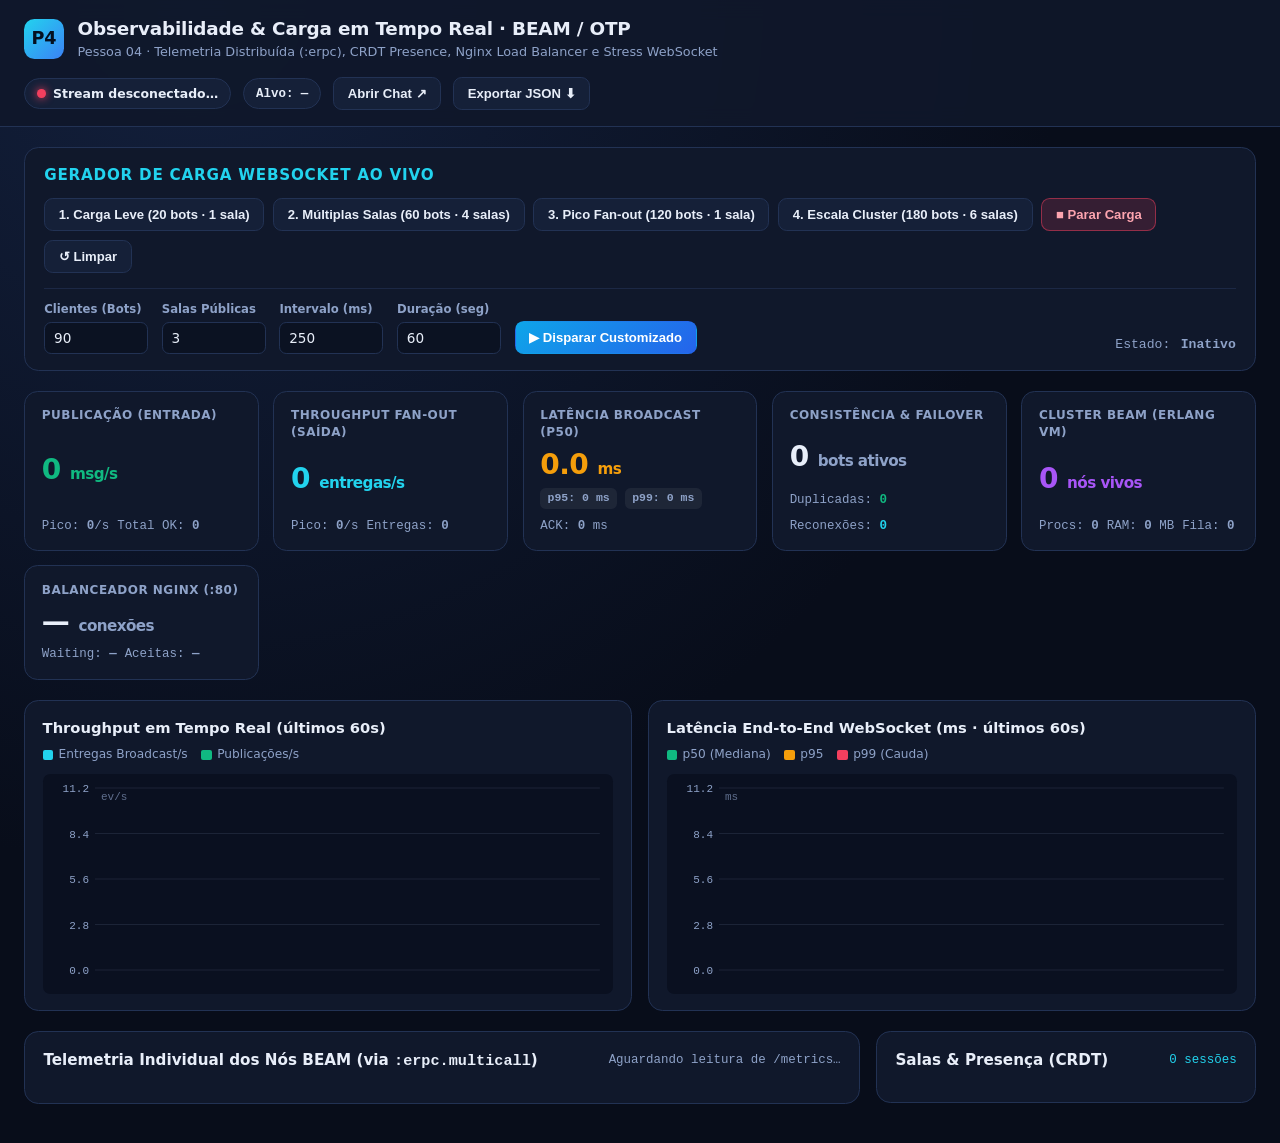
==== scripts/painel-metricas.html @ 3cf3fc87 "feat(pessoa-04): observabilidade BEAM, painel de métricas ao vivo e benchmarks de escala" ====
<!doctype html>
<html lang="pt-BR">
<head>
  <meta charset="UTF-8">
  <meta name="viewport" content="width=device-width, initial-scale=1">
  <title>Painel de Métricas Ao Vivo · Pessoa 04 · Chat Distribuído</title>
  <style>
    :root {
      --bg: #080d1a;
      --panel: #10182b;
      --panel-alt: #152038;
      --border: #223254;
      --text: #e8eef9;
      --muted: #8ea2c8;
      --cyan: #22d3ee;
      --emerald: #10b981;
      --amber: #f59e0b;
      --rose: #f43f5e;
      --violet: #a855f7;
      --blue: #3b82f6;
    }
    * { box-sizing: border-box; margin: 0; padding: 0; }
    body {
      font-family: system-ui, -apple-system, "Segoe UI", Roboto, Ubuntu, sans-serif;
      background: radial-gradient(circle at 15% 0%, #13203d 0%, var(--bg) 55%);
      color: var(--text);
      min-height: 100vh;
      line-height: 1.45;
      padding-bottom: 2.5rem;
    }
    code, .mono {
      font-family: ui-monospace, SFMono-Regular, Menlo, Monaco, Consolas, monospace;
      font-variant-numeric: tabular-nums;
    }
    .num { font-variant-numeric: tabular-nums; }

    header.topbar {
      display: flex;
      flex-wrap: wrap;
      align-items: center;
      justify-content: space-between;
      gap: 1rem;
      padding: 1rem 1.5rem;
      background: rgba(16, 24, 43, 0.9);
      border-bottom: 1px solid var(--border);
      position: sticky;
      top: 0;
      z-index: 20;
      backdrop-filter: blur(10px);
    }
    .brand { display: flex; align-items: center; gap: 0.85rem; }
    .brand-badge {
      width: 2.5rem; height: 2.5rem; border-radius: 0.65rem;
      background: linear-gradient(135deg, var(--cyan), var(--blue));
      color: #04101f; font-weight: 800; font-size: 1.1rem;
      display: grid; place-items: center;
    }
    .brand h1 { font-size: 1.15rem; font-weight: 700; letter-spacing: -0.01em; }
    .brand p { font-size: 0.8rem; color: var(--muted); }
    .top-status { display: flex; align-items: center; gap: 0.75rem; flex-wrap: wrap; }
    .pill {
      display: inline-flex; align-items: center; gap: 0.45rem;
      padding: 0.35rem 0.75rem; border-radius: 999px;
      font-size: 0.78rem; font-weight: 600;
      background: var(--panel-alt); border: 1px solid var(--border);
    }
    .dot {
      width: 0.55rem; height: 0.55rem; border-radius: 50%;
      background: var(--emerald); box-shadow: 0 0 8px var(--emerald);
    }
    .dot.offline { background: var(--rose); box-shadow: 0 0 8px var(--rose); }
    .dot.warn { background: var(--amber); box-shadow: 0 0 8px var(--amber); }

    .container { max-width: 1440px; margin: 0 auto; padding: 1.25rem 1.5rem 0; display: grid; gap: 1.25rem; }

    /* Controlador de Carga */
    .control-bar {
      background: var(--panel);
      border: 1px solid var(--border);
      border-radius: 0.9rem;
      padding: 1rem 1.2rem;
      display: grid;
      gap: 0.95rem;
    }
    .control-header {
      display: flex; align-items: center; justify-content: space-between; flex-wrap: wrap; gap: 0.75rem;
    }
    .control-header h2 { font-size: 0.95rem; text-transform: uppercase; letter-spacing: 0.05em; color: var(--cyan); }
    .presets { display: flex; flex-wrap: wrap; gap: 0.55rem; }
    button {
      cursor: pointer;
      border: 1px solid var(--border);
      background: var(--panel-alt);
      color: var(--text);
      padding: 0.5rem 0.85rem;
      border-radius: 0.55rem;
      font-size: 0.82rem;
      font-weight: 600;
      transition: all 0.15s ease;
    }
    button:hover { border-color: var(--cyan); transform: translateY(-1px); }
    button.primary { background: linear-gradient(135deg, #0ea5e9, #2563eb); border-color: transparent; color: #fff; }
    button.danger { background: rgba(244, 63, 94, 0.16); border-color: rgba(244, 63, 94, 0.5); color: #fda4af; }
    button.danger:hover { background: rgba(244, 63, 94, 0.28); }
    button.preset-active { border-color: var(--emerald); box-shadow: 0 0 0 1px var(--emerald) inset; background: rgba(16, 185, 129, 0.14); }

    .custom-controls {
      display: flex; flex-wrap: wrap; align-items: end; gap: 0.85rem;
      padding-top: 0.75rem; border-top: 1px solid rgba(34, 50, 84, 0.65);
    }
    .field { display: flex; flex-direction: column; gap: 0.25rem; }
    .field label { font-size: 0.73rem; color: var(--muted); font-weight: 600; }
    .field input {
      width: 6.5rem; padding: 0.42rem 0.55rem; border-radius: 0.45rem;
      border: 1px solid var(--border); background: #0b1222; color: var(--text);
      font-size: 0.85rem; font-family: inherit;
    }
    .load-banner {
      margin-left: auto;
      font-size: 0.82rem;
      color: var(--muted);
      display: flex;
      align-items: center;
      gap: 0.65rem;
    }

    /* KPIs */
    .kpi-grid {
      display: grid;
      grid-template-columns: repeat(auto-fit, minmax(215px, 1fr));
      gap: 0.9rem;
    }
    .kpi-card {
      background: var(--panel);
      border: 1px solid var(--border);
      border-radius: 0.85rem;
      padding: 0.95rem 1.05rem;
      display: flex;
      flex-direction: column;
      justify-content: space-between;
      gap: 0.45rem;
    }
    .kpi-label { font-size: 0.75rem; text-transform: uppercase; letter-spacing: 0.04em; color: var(--muted); font-weight: 600; }
    .kpi-value { font-size: 1.75rem; font-weight: 800; letter-spacing: -0.02em; line-height: 1.15; }
    .kpi-sub { font-size: 0.78rem; color: var(--muted); display: flex; flex-wrap: wrap; gap: 0.5rem; }
    .tag {
      padding: 0.12rem 0.45rem; border-radius: 0.35rem; font-size: 0.72rem; font-weight: 700;
      background: rgba(255,255,255,0.06);
    }
    .c-cyan { color: var(--cyan); }
    .c-emerald { color: var(--emerald); }
    .c-amber { color: var(--amber); }
    .c-rose { color: var(--rose); }
    .c-violet { color: var(--violet); }

    /* Gráficos */
    .charts-grid {
      display: grid;
      grid-template-columns: repeat(auto-fit, minmax(460px, 1fr));
      gap: 1rem;
    }
    @media (max-width: 600px) {
      .charts-grid { grid-template-columns: 1fr; }
    }
    .chart-card {
      background: var(--panel);
      border: 1px solid var(--border);
      border-radius: 0.9rem;
      padding: 1rem 1.1rem;
    }
    .chart-top {
      display: flex; justify-content: space-between; align-items: center; margin-bottom: 0.65rem; flex-wrap: wrap; gap: 0.5rem;
    }
    .chart-top h3 { font-size: 0.92rem; font-weight: 700; }
    .legend { display: flex; gap: 0.85rem; font-size: 0.76rem; color: var(--muted); }
    .legend span { display: inline-flex; align-items: center; gap: 0.35rem; }
    .swatch { width: 0.65rem; height: 0.65rem; border-radius: 2px; display: inline-block; }
    canvas { width: 100%; height: 220px; display: block; border-radius: 0.45rem; background: #0a1020; }

    /* Nós BEAM & Salas */
    .bottom-grid {
      display: grid;
      grid-template-columns: 2.2fr 1fr;
      gap: 1rem;
      align-items: start;
    }
    @media (max-width: 1024px) {
      .bottom-grid { grid-template-columns: 1fr; }
    }
    .section-box {
      background: var(--panel);
      border: 1px solid var(--border);
      border-radius: 0.9rem;
      padding: 1.05rem 1.15rem;
    }
    .section-head {
      display: flex; justify-content: space-between; align-items: center; margin-bottom: 0.9rem; flex-wrap: wrap; gap: 0.5rem;
    }
    .section-head h3 { font-size: 0.95rem; font-weight: 700; }
    .nodes-grid {
      display: grid;
      grid-template-columns: repeat(auto-fill, minmax(265px, 1fr));
      gap: 0.85rem;
    }
    .node-card {
      background: var(--panel-alt);
      border: 1px solid var(--border);
      border-radius: 0.75rem;
      padding: 0.85rem 0.95rem;
      display: grid;
      gap: 0.55rem;
    }
    .node-title {
      display: flex; justify-content: space-between; align-items: center;
      font-size: 0.86rem; font-weight: 700;
    }
    .bar-track {
      width: 100%; height: 0.45rem; background: #09101f; border-radius: 999px; overflow: hidden;
    }
    .bar-fill {
      height: 100%; background: linear-gradient(90deg, var(--cyan), var(--emerald));
      transition: width 0.3s ease;
    }
    .node-metrics {
      display: grid; grid-template-columns: 1fr 1fr; gap: 0.38rem 0.65rem;
      font-size: 0.76rem; color: var(--muted);
    }
    .node-metrics strong { color: var(--text); font-weight: 600; }

    .rooms-list { display: grid; gap: 0.5rem; max-height: 420px; overflow-y: auto; }
    .room-row {
      display: flex; justify-content: space-between; align-items: center;
      padding: 0.55rem 0.75rem; background: var(--panel-alt);
      border: 1px solid var(--border); border-radius: 0.6rem; font-size: 0.82rem;
    }
    .room-meta { display: flex; align-items: center; gap: 0.5rem; }
    .badge-type {
      font-size: 0.68rem; padding: 0.1rem 0.4rem; border-radius: 0.3rem;
      text-transform: uppercase; font-weight: 700;
      background: rgba(34, 211, 238, 0.14); color: var(--cyan);
    }
    .badge-type.privada { background: rgba(168, 85, 247, 0.18); color: #d8b4fe; }
  </style>
</head>
<body>
  <header class="topbar">
    <div class="brand">
      <div class="brand-badge">P4</div>
      <div>
        <h1>Observabilidade &amp; Carga em Tempo Real · BEAM / OTP</h1>
        <p>Pessoa 04 · Telemetria Distribuída (:erpc), CRDT Presence, Nginx Load Balancer e Stress WebSocket</p>
      </div>
    </div>
    <div class="top-status">
      <span class="pill"><span id="sse-dot" class="dot warn"></span><span id="sse-status">Conectando stream…</span></span>
      <span class="pill mono">Alvo: <strong id="target-url">—</strong></span>
      <a id="open-chat-link" href="/" target="_blank" rel="noopener" style="text-decoration:none">
        <button type="button">Abrir Chat ↗</button>
      </a>
      <a href="api/export" style="text-decoration:none">
        <button type="button">Exportar JSON ⬇</button>
      </a>
    </div>
  </header>

  <main class="container">
    <!-- Controlador Interativo de Carga -->
    <section class="control-bar" aria-label="Controlador de Carga">
      <div class="control-header">
        <h2>Gerador de Carga WebSocket Ao Vivo</h2>
        <div class="presets">
          <button type="button" data-preset="leve" onclick="runPreset('leve', 20, 1, 400, 60)">
            1. Carga Leve (20 bots · 1 sala)
          </button>
          <button type="button" data-preset="salas" onclick="runPreset('salas', 60, 4, 300, 60)">
            2. Múltiplas Salas (60 bots · 4 salas)
          </button>
          <button type="button" data-preset="estresse" onclick="runPreset('estresse', 120, 1, 200, 60)">
            3. Pico Fan-out (120 bots · 1 sala)
          </button>
          <button type="button" data-preset="hiper" onclick="runPreset('hiper', 180, 6, 200, 60)">
            4. Escala Cluster (180 bots · 6 salas)
          </button>
          <button type="button" class="danger" onclick="stopLoad()">■ Parar Carga</button>
          <button type="button" onclick="resetStats()">↺ Limpar</button>
        </div>
      </div>

      <div class="custom-controls">
        <div class="field">
          <label for="in-clients">Clientes (Bots)</label>
          <input id="in-clients" type="number" min="1" max="500" value="90">
        </div>
        <div class="field">
          <label for="in-rooms">Salas Públicas</label>
          <input id="in-rooms" type="number" min="1" max="15" value="3">
        </div>
        <div class="field">
          <label for="in-interval">Intervalo (ms)</label>
          <input id="in-interval" type="number" min="50" max="5000" step="50" value="250">
        </div>
        <div class="field">
          <label for="in-duration">Duração (seg)</label>
          <input id="in-duration" type="number" min="10" max="600" value="60">
        </div>
        <button type="button" class="primary" onclick="runCustom()">▶ Disparar Customizado</button>

        <div class="load-banner mono" id="load-banner">
          Estado: <strong>Inativo</strong>
        </div>
      </div>
    </section>

    <!-- Cartões de KPI -->
    <section class="kpi-grid">
      <article class="kpi-card">
        <span class="kpi-label">Publicação (Entrada)</span>
        <div class="kpi-value num c-emerald"><span id="kpi-msg-rate">0</span> <small style="font-size:0.95rem">msg/s</small></div>
        <div class="kpi-sub mono">
          <span>Pico: <strong id="kpi-msg-peak">0</strong>/s</span>
          <span>Total OK: <strong id="kpi-msg-total">0</strong></span>
        </div>
      </article>

      <article class="kpi-card">
        <span class="kpi-label">Throughput Fan-out (Saída)</span>
        <div class="kpi-value num c-cyan"><span id="kpi-deliv-rate">0</span> <small style="font-size:0.95rem">entregas/s</small></div>
        <div class="kpi-sub mono">
          <span>Pico: <strong id="kpi-deliv-peak">0</strong>/s</span>
          <span>Entregas: <strong id="kpi-deliv-total">0</strong></span>
        </div>
      </article>

      <article class="kpi-card">
        <span class="kpi-label">Latência Broadcast (p50)</span>
        <div class="kpi-value num c-amber"><span id="kpi-p50">0.0</span> <small style="font-size:0.95rem">ms</small></div>
        <div class="kpi-sub mono">
          <span class="tag">p95: <strong id="kpi-p95">0</strong> ms</span>
          <span class="tag">p99: <strong id="kpi-p99">0</strong> ms</span>
          <span>ACK: <strong id="kpi-ack">0</strong> ms</span>
        </div>
      </article>

      <article class="kpi-card">
        <span class="kpi-label">Consistência &amp; Failover</span>
        <div class="kpi-value num"><span id="kpi-bots-online">0</span> <small style="font-size:0.95rem;color:var(--muted)">bots ativos</small></div>
        <div class="kpi-sub mono">
          <span>Duplicadas: <strong id="kpi-dup" class="c-emerald">0</strong></span>
          <span>Reconexões: <strong id="kpi-reconn" class="c-cyan">0</strong></span>
        </div>
      </article>

      <article class="kpi-card">
        <span class="kpi-label">Cluster BEAM (Erlang VM)</span>
        <div class="kpi-value num c-violet"><span id="kpi-nodes">0</span> <small style="font-size:0.95rem">nós vivos</small></div>
        <div class="kpi-sub mono">
          <span>Procs: <strong id="kpi-procs">0</strong></span>
          <span>RAM: <strong id="kpi-mem">0</strong> MB</span>
          <span>Fila: <strong id="kpi-rq">0</strong></span>
        </div>
      </article>

      <article class="kpi-card">
        <span class="kpi-label">Balanceador Nginx (:80)</span>
        <div class="kpi-value num"><span id="kpi-lb-active">—</span> <small style="font-size:0.95rem;color:var(--muted)">conexões</small></div>
        <div class="kpi-sub mono">
          <span>Waiting: <strong id="kpi-lb-wait">—</strong></span>
          <span>Aceitas: <strong id="kpi-lb-acc">—</strong></span>
        </div>
      </article>
    </section>

    <!-- Gráficos em Tempo Real -->
    <section class="charts-grid">
      <div class="chart-card">
        <div class="chart-top">
          <h3>Throughput em Tempo Real (últimos 60s)</h3>
          <div class="legend">
            <span><i class="swatch" style="background:#22d3ee"></i> Entregas Broadcast/s</span>
            <span><i class="swatch" style="background:#10b981"></i> Publicações/s</span>
          </div>
        </div>
        <canvas id="chart-throughput"></canvas>
      </div>

      <div class="chart-card">
        <div class="chart-top">
          <h3>Latência End-to-End WebSocket (ms · últimos 60s)</h3>
          <div class="legend">
            <span><i class="swatch" style="background:#10b981"></i> p50 (Mediana)</span>
            <span><i class="swatch" style="background:#f59e0b"></i> p95</span>
            <span><i class="swatch" style="background:#f43f5e"></i> p99 (Cauda)</span>
          </div>
        </div>
        <canvas id="chart-latency"></canvas>
      </div>
    </section>

    <!-- Inspeção por Nó BEAM & Salas CRDT -->
    <section class="bottom-grid">
      <div class="section-box">
        <div class="section-head">
          <h3>Telemetria Individual dos Nós BEAM (via <code>:erpc.multicall</code>)</h3>
          <span class="mono" style="font-size:0.78rem;color:var(--muted)" id="cluster-subtitle">Aguardando leitura de /metrics…</span>
        </div>
        <div id="nodes-container" class="nodes-grid"></div>
      </div>

      <div class="section-box">
        <div class="section-head">
          <h3>Salas &amp; Presença (CRDT)</h3>
          <span class="mono" style="font-size:0.78rem;color:var(--cyan)" id="crdt-total">0 sessões</span>
        </div>
        <div id="rooms-container" class="rooms-list"></div>
      </div>
    </section>
  </main>

  <script>
    const MAX_POINTS = 120;
    let series = [];
    const $ = (id) => document.getElementById(id);
    const fmtInt = (n) => Number(n || 0).toLocaleString("pt-BR");

    async function runPreset(preset, clients, rooms, intervalMs, durationSec) {
      $("in-clients").value = clients;
      $("in-rooms").value = rooms;
      $("in-interval").value = intervalMs;
      $("in-duration").value = durationSec;
      await fetch("api/load/start", {
        method: "POST",
        headers: { "Content-Type": "application/json" },
        body: JSON.stringify({ preset, clients, rooms, intervalMs, durationSec })
      });
    }

    async function runCustom() {
      await fetch("api/load/start", {
        method: "POST",
        headers: { "Content-Type": "application/json" },
        body: JSON.stringify({
          preset: "custom",
          clients: Number($("in-clients").value),
          rooms: Number($("in-rooms").value),
          intervalMs: Number($("in-interval").value),
          durationSec: Number($("in-duration").value)
        })
      });
    }

    async function stopLoad() {
      await fetch("api/load/stop", { method: "POST" });
    }

    async function resetStats() {
      series = [];
      await fetch("api/load/reset", { method: "POST" });
      drawCharts();
    }

    function updateDashboard(snap) {
      $("target-url").textContent = snap.target_url || "—";

      const carga = snap.carga || {};
      const taxas = carga.taxas || {};
      const lat = (carga.ativa ? carga.latencia_janela_ms : carga.latencia_acumulada_ms) || {};
      const cnt = carga.contadores || {};

      // Destaque de botão ativo
      document.querySelectorAll("[data-preset]").forEach((btn) => {
        btn.classList.toggle("preset-active", carga.ativa && btn.dataset.preset === carga.preset);
      });

      if (carga.ativa) {
        const rest = carga.tempo_restante_seg != null ? ` · restam ${carga.tempo_restante_seg}s` : "";
        $("load-banner").innerHTML =
          `Estado: <strong class="c-emerald">${carga.iniciando ? "Conectando bots…" : "Carga em execução"}</strong> ` +
          `(${carga.bots_online}/${carga.bots_configurados} bots · ${carga.config.rooms} sala(s)${rest})`;
      } else {
        $("load-banner").innerHTML =
          `Estado: <strong>Inativo</strong>` +
          (cnt.entregas > 0 ? ` · Último ensaio: ${fmtInt(cnt.entregas)} entregas` : "");
      }

      $("kpi-msg-rate").textContent = fmtInt(taxas.msgs_enviadas_seg);
      $("kpi-msg-peak").textContent = fmtInt(taxas.pico_msgs_seg);
      $("kpi-msg-total").textContent = fmtInt(cnt.confirmadas);

      $("kpi-deliv-rate").textContent = fmtInt(taxas.entregas_recebidas_seg);
      $("kpi-deliv-peak").textContent = fmtInt(taxas.pico_entregas_seg);
      $("kpi-deliv-total").textContent = fmtInt(cnt.entregas);

      $("kpi-p50").textContent = Number(lat.p50 || 0).toFixed(1);
      $("kpi-p95").textContent = Number(lat.p95 || 0).toFixed(1);
      $("kpi-p99").textContent = Number(lat.p99 || 0).toFixed(1);
      $("kpi-ack").textContent = Number(carga.latencia_ack_ms?.p50 || 0).toFixed(1);

      $("kpi-bots-online").textContent = fmtInt(carga.bots_online);
      $("kpi-dup").textContent = fmtInt(cnt.duplicadas);
      $("kpi-dup").className = cnt.duplicadas > 0 ? "c-rose" : "c-emerald";
      $("kpi-reconn").textContent = fmtInt(cnt.reconexoes);

      const cluster = snap.cluster;
      if (cluster && cluster.resumo_cluster) {
        const r = cluster.resumo_cluster;
        $("kpi-nodes").textContent = fmtInt(r.total_nos);
        $("kpi-procs").textContent = fmtInt(r.processos_cluster);
        $("kpi-mem").textContent = Number(r.memoria_cluster_mb || 0).toFixed(1);
        $("kpi-rq").textContent = fmtInt(r.run_queue_cluster);
        $("cluster-subtitle").textContent =
          `Modo: ${cluster.modo} · Schedulers totais: ${r.schedulers_cluster} · Salas replicadas: ${r.salas_replicadas}`;
        renderNodes(cluster.nos || [], r.sessoes_ativas || 0, carga.bots_por_no || {});
        renderRooms(cluster.presenca_crdt);
      } else if (snap.erro_coleta) {
        $("cluster-subtitle").textContent = `Atenção: ${snap.erro_coleta}`;
      }

      const lb = snap.balanceador;
      if (lb) {
        $("kpi-lb-active").textContent = fmtInt(lb.conexoes_ativas);
        $("kpi-lb-wait").textContent = fmtInt(lb.waiting);
        $("kpi-lb-acc").textContent = fmtInt(lb.aceitas);
      } else {
        $("kpi-lb-active").textContent = "Direto";
        $("kpi-lb-wait").textContent = "—";
        $("kpi-lb-acc").textContent = "—";
      }
    }

    function renderNodes(nodes, totalSessions, botsByNode) {
      const container = $("nodes-container");
      const maxSessions = Math.max(1, totalSessions);
      container.innerHTML = nodes.map((n) => {
        const sess = Math.max(n.sessoes_crdt || 0, botsByNode[n.no] || 0);
        const pct = Math.min(100, Math.round((sess / maxSessions) * 100));
        const mem = n.memoria_mb || {};
        const proc = n.processos || {};
        const taxas = n.taxas || {};
        const sch = n.schedulers || {};
        const cat = n.catalogo_local || {};
        return `
          <article class="node-card">
            <div class="node-title">
              <span class="mono">${escapeHtml(n.no)}</span>
              <span class="pill" style="padding:0.15rem 0.5rem;font-size:0.7rem">
                <span class="dot"></span> ${sess} conn (${pct}%)
              </span>
            </div>
            <div class="bar-track" title="Proporção de conexões neste nó">
              <div class="bar-fill" style="width:${pct}%"></div>
            </div>
            <div class="node-metrics mono">
              <div>Processos: <strong>${fmtInt(proc.ativos)}</strong></div>
              <div>Memória: <strong>${mem.total ?? 0} MB</strong></div>
              <div>ETS / Bin: <strong>${mem.ets ?? 0} / ${mem.binarios ?? 0} MB</strong></div>
              <div>Schedulers: <strong>${sch.online ?? 0} (fila ${sch.run_queue ?? 0})</strong></div>
              <div>Reduções/s: <strong>${fmtInt(taxas.reducoes_seg)}</strong></div>
              <div>Rede I/O: <strong>${taxas.io_kb_seg ?? 0} KB/s</strong></div>
              <div>Salas ETS: <strong>${cat.salas_total ?? 0}</strong></div>
              <div>Uptime: <strong>${n.uptime_segundos ?? 0}s</strong></div>
            </div>
          </article>
        `;
      }).join("");
    }

    function renderRooms(presenca) {
      if (!presenca) return;
      $("crdt-total").textContent = `${fmtInt(presenca.sessoes_ativas)} sessões online`;
      const salas = presenca.salas_ativas || [];
      $("rooms-container").innerHTML = salas.map((s) => `
        <div class="room-row">
          <div class="room-meta">
            <span class="badge-type ${s.tipo === 'privada' ? 'privada' : ''}">${escapeHtml(s.tipo)}</span>
            <strong>${escapeHtml(s.nome)}</strong>
          </div>
          <span class="mono c-emerald"><strong>${fmtInt(s.online)}</strong> online</span>
        </div>
      `).join("");
    }

    function escapeHtml(str) {
      return String(str ?? "").replace(/[&<>"']/g, (c) => (
        { "&": "&amp;", "<": "&lt;", ">": "&gt;", '"': "&quot;", "'": "&#39;" }[c]
      ));
    }

    function drawMultiLineChart(canvasId, lines, unitLabel) {
      const canvas = $(canvasId);
      if (!canvas) return;
      const dpr = window.devicePixelRatio || 1;
      const rect = canvas.getBoundingClientRect();
      if (rect.width === 0) return;
      canvas.width = rect.width * dpr;
      canvas.height = rect.height * dpr;
      const ctx = canvas.getContext("2d");
      ctx.scale(dpr, dpr);

      const W = rect.width;
      const H = rect.height;
      const padL = 52, padR = 14, padT = 14, padB = 24;
      const plotW = W - padL - padR;
      const plotH = H - padT - padB;

      ctx.clearRect(0, 0, W, H);

      let maxVal = 10;
      for (const line of lines) {
        for (const pt of series) {
          const v = pt[line.key] || 0;
          if (v > maxVal) maxVal = v;
        }
      }
      maxVal = maxVal * 1.12;

      // Grade horizontal
      ctx.strokeStyle = "rgba(142, 162, 200, 0.14)";
      ctx.lineWidth = 1;
      ctx.fillStyle = "#8ea2c8";
      ctx.font = "11px ui-monospace, monospace";
      ctx.textAlign = "right";
      const steps = 4;
      for (let i = 0; i <= steps; i++) {
        const y = padT + (plotH * i) / steps;
        const val = maxVal * (1 - i / steps);
        ctx.beginPath();
        ctx.moveTo(padL, y);
        ctx.lineTo(W - padR, y);
        ctx.stroke();
        const txt = val >= 100 ? Math.round(val).toString() : val.toFixed(1);
        ctx.fillText(txt, padL - 6, y + 4);
      }

      ctx.textAlign = "left";
      ctx.fillStyle = "rgba(142,162,200,0.65)";
      ctx.fillText(unitLabel, padL + 6, padT + 12);

      if (series.length < 2) return;

      for (const line of lines) {
        ctx.beginPath();
        series.forEach((pt, idx) => {
          const x = padL + (idx / (MAX_POINTS - 1)) * plotW;
          const y = padT + plotH - ((pt[line.key] || 0) / maxVal) * plotH;
          if (idx === 0) ctx.moveTo(x, y);
          else ctx.lineTo(x, y);
        });
        ctx.strokeStyle = line.color;
        ctx.lineWidth = 2;
        ctx.stroke();

        if (line.fill) {
          const lastX = padL + ((series.length - 1) / (MAX_POINTS - 1)) * plotW;
          ctx.lineTo(lastX, padT + plotH);
          ctx.lineTo(padL, padT + plotH);
          ctx.closePath();
          ctx.fillStyle = line.fill;
          ctx.fill();
        }
      }
    }

    function drawCharts() {
      drawMultiLineChart("chart-throughput", [
        { key: "entregas_seg", color: "#22d3ee", fill: "rgba(34, 211, 238, 0.12)" },
        { key: "msgs_seg", color: "#10b981", fill: "rgba(16, 185, 129, 0.14)" }
      ], "ev/s");

      drawMultiLineChart("chart-latency", [
        { key: "p99", color: "#f43f5e" },
        { key: "p95", color: "#f59e0b" },
        { key: "p50", color: "#10b981", fill: "rgba(16, 185, 129, 0.10)" }
      ], "ms");
    }

    window.addEventListener("resize", drawCharts);

    function resolveChatHref(publicChatUrl) {
      if (publicChatUrl) return publicChatUrl;
      if (window.location.pathname.startsWith("/painel")) return "/";
      return `${window.location.protocol}//${window.location.hostname}:4000`;
    }
    $("open-chat-link").href = resolveChatHref(null);

    function connectStream() {
      const es = new EventSource("api/stream");
      es.addEventListener("init", (ev) => {
        const data = JSON.parse(ev.data);
        series = Array.isArray(data.history) ? data.history.slice(-MAX_POINTS) : [];
        $("target-url").textContent = data.target_url || "—";
        $("open-chat-link").href = resolveChatHref(data.public_chat_url);
        $("sse-dot").className = "dot";
        $("sse-status").textContent = "Ao vivo (500ms)";
        drawCharts();
      });
      es.addEventListener("tick", (ev) => {
        const { snapshot, point } = JSON.parse(ev.data);
        series.push(point);
        if (series.length > MAX_POINTS) series.shift();
        $("sse-dot").className = snapshot.erro_coleta ? "dot warn" : "dot";
        $("sse-status").textContent = snapshot.erro_coleta ? "Reconectando ao cluster…" : "Ao vivo (500ms)";
        updateDashboard(snapshot);
        drawCharts();
      });
      es.onerror = () => {
        $("sse-dot").className = "dot offline";
        $("sse-status").textContent = "Stream desconectado…";
      };
    }

    connectStream();
  </script>
</body>
</html>
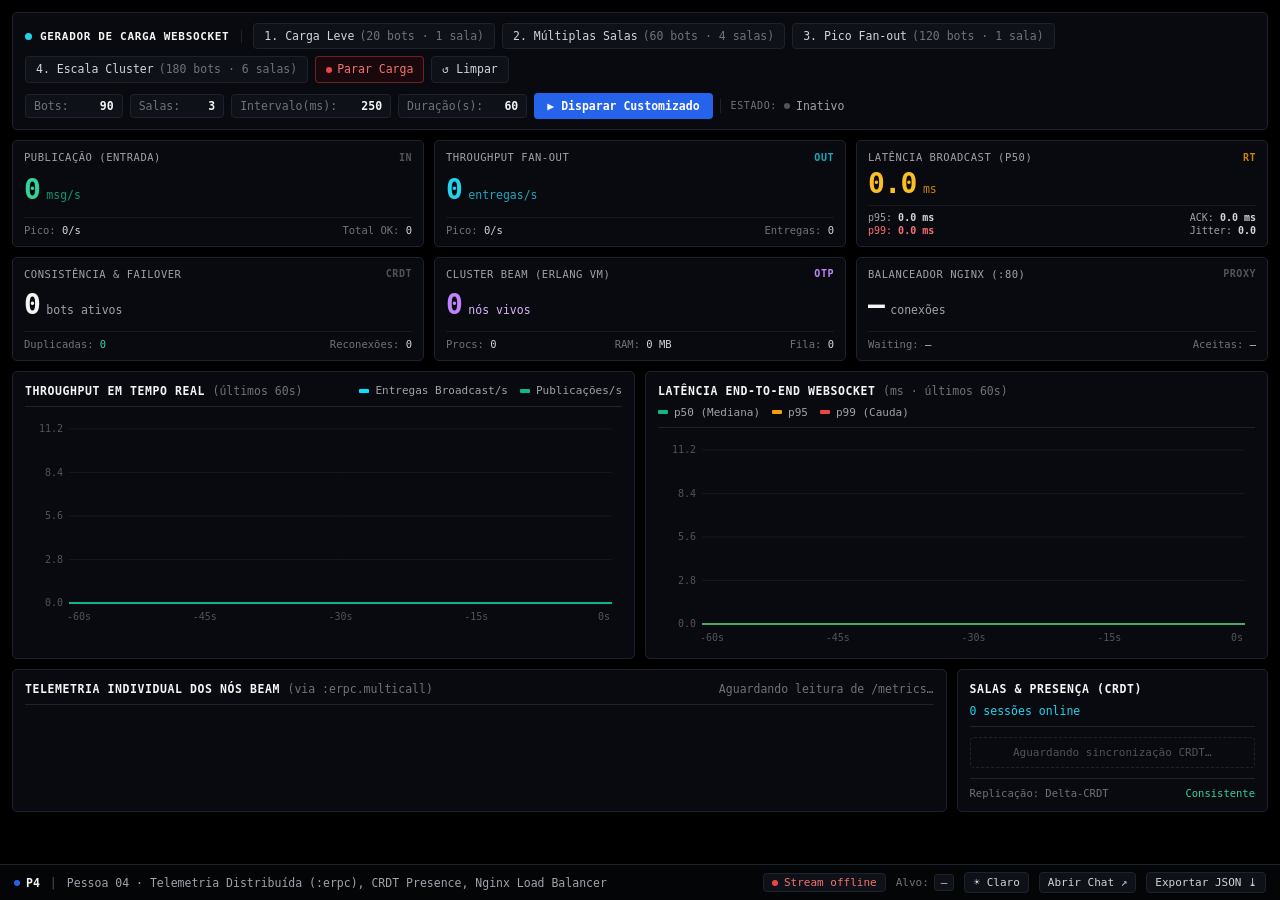
==== commit 6e7b62d4: "style(pessoa-04): redesenha painel no padrão industrial OLED com alternância para modo claro" ====
--- a/scripts/painel-metricas.html
+++ b/scripts/painel-metricas.html
@@ -1,420 +1,955 @@
-<!doctype html>
-<html lang="pt-BR">
+<!DOCTYPE html>
+<html lang="pt-BR" data-theme="dark">
 <head>
-  <meta charset="UTF-8">
-  <meta name="viewport" content="width=device-width, initial-scale=1">
-  <title>Painel de Métricas Ao Vivo · Pessoa 04 · Chat Distribuído</title>
+  <meta charset="utf-8" />
+  <meta name="viewport" content="width=device-width, initial-scale=1.0" />
+  <title>Observabilidade &amp; Carga em Tempo Real · BEAM / OTP</title>
   <style>
-    :root {
-      --bg: #080d1a;
-      --panel: #10182b;
-      --panel-alt: #152038;
-      --border: #223254;
-      --text: #e8eef9;
-      --muted: #8ea2c8;
+    :root,
+    [data-theme="dark"] {
+      --bg-page: #000000;
+      --bg-panel: #090a0f;
+      --bg-subpanel: #0e1117;
+      --bg-subpanel-hover: #161a23;
+      --bg-node: #0b0d13;
+      --bg-footer: rgba(5, 6, 8, 0.95);
+      --border: #1e222d;
+      --border-subtle: rgba(30, 34, 45, 0.65);
+      --border-hover: #3f485e;
+      --text-strong: #f4f4f5;
+      --text-main: #d4d4d8;
+      --text-muted: #a1a1aa;
+      --text-dim: #71717a;
+      --text-faint: #52525b;
+
       --cyan: #22d3ee;
-      --emerald: #10b981;
-      --amber: #f59e0b;
-      --rose: #f43f5e;
-      --violet: #a855f7;
-      --blue: #3b82f6;
-    }
+      --cyan-soft: rgba(34, 211, 238, 0.78);
+      --cyan-bg: rgba(8, 51, 68, 0.55);
+      --cyan-border: rgba(6, 182, 212, 0.32);
+
+      --emerald: #34d399;
+      --emerald-soft: rgba(16, 185, 129, 0.8);
+      --emerald-bg: rgba(6, 78, 59, 0.35);
+      --emerald-border: rgba(16, 185, 129, 0.28);
+
+      --amber: #fbbf24;
+      --amber-soft: rgba(245, 158, 11, 0.82);
+
+      --red: #f87171;
+      --red-strong: #ef4444;
+      --red-bg: rgba(69, 10, 10, 0.28);
+      --red-bg-hover: rgba(69, 10, 10, 0.48);
+      --red-border: rgba(239, 68, 68, 0.4);
+
+      --purple: #c084fc;
+      --purple-soft: #d8b4fe;
+      --purple-bg: rgba(88, 28, 135, 0.32);
+      --purple-border: rgba(168, 85, 247, 0.32);
+
+      --blue: #2563eb;
+      --blue-hover: #3b82f6;
+
+      --chart-grid: #141721;
+      --chart-axis: #52525b;
+      --chart-cyan: #00e5ff;
+      --chart-cyan-fill: rgba(0, 229, 255, 0.09);
+      --chart-emerald: #10b981;
+      --chart-emerald-fill: rgba(16, 185, 129, 0.1);
+      --chart-amber: #f59e0b;
+      --chart-red: #ef4444;
+      --bar-track: #141721;
+      --scroll-thumb: #1e222d;
+      color-scheme: dark;
+    }
+
+    [data-theme="light"] {
+      --bg-page: #f1f5f9;
+      --bg-panel: #ffffff;
+      --bg-subpanel: #f8fafc;
+      --bg-subpanel-hover: #eef2f7;
+      --bg-node: #f8fafc;
+      --bg-footer: rgba(255, 255, 255, 0.94);
+      --border: #d8e0ec;
+      --border-subtle: #e5ebf3;
+      --border-hover: #94a3b8;
+      --text-strong: #0f172a;
+      --text-main: #1e293b;
+      --text-muted: #475569;
+      --text-dim: #64748b;
+      --text-faint: #94a3b8;
+
+      --cyan: #0284c7;
+      --cyan-soft: #0369a1;
+      --cyan-bg: #e0f2fe;
+      --cyan-border: #7dd3fc;
+
+      --emerald: #059669;
+      --emerald-soft: #047857;
+      --emerald-bg: #d1fae5;
+      --emerald-border: #6ee7b7;
+
+      --amber: #d97706;
+      --amber-soft: #b45309;
+
+      --red: #dc2626;
+      --red-strong: #dc2626;
+      --red-bg: #fef2f2;
+      --red-bg-hover: #fee2e2;
+      --red-border: #fca5a5;
+
+      --purple: #7c3aed;
+      --purple-soft: #6d28d9;
+      --purple-bg: #f3e8ff;
+      --purple-border: #d8b4fe;
+
+      --blue: #2563eb;
+      --blue-hover: #1d4ed8;
+
+      --chart-grid: #e2e8f0;
+      --chart-axis: #64748b;
+      --chart-cyan: #0284c7;
+      --chart-cyan-fill: rgba(2, 132, 199, 0.11);
+      --chart-emerald: #059669;
+      --chart-emerald-fill: rgba(5, 150, 105, 0.12);
+      --chart-amber: #d97706;
+      --chart-red: #dc2626;
+      --bar-track: #e2e8f0;
+      --scroll-thumb: #cbd5e1;
+      color-scheme: light;
+    }
+
     * { box-sizing: border-box; margin: 0; padding: 0; }
+
+    html, body { height: 100%; }
+
     body {
-      font-family: system-ui, -apple-system, "Segoe UI", Roboto, Ubuntu, sans-serif;
-      background: radial-gradient(circle at 15% 0%, #13203d 0%, var(--bg) 55%);
-      color: var(--text);
+      background: var(--bg-page);
+      color: var(--text-main);
+      font-family: "Inter", system-ui, -apple-system, "Segoe UI", Roboto, sans-serif;
       min-height: 100vh;
-      line-height: 1.45;
-      padding-bottom: 2.5rem;
-    }
-    code, .mono {
-      font-family: ui-monospace, SFMono-Regular, Menlo, Monaco, Consolas, monospace;
+      display: flex;
+      flex-direction: column;
+      justify-content: space-between;
+      padding: 12px 12px 48px;
+      -webkit-font-smoothing: antialiased;
+      transition: background-color 0.18s ease, color 0.18s ease;
+    }
+
+    .mono, code, input, button {
+      font-family: "JetBrains Mono", ui-monospace, SFMono-Regular, Menlo, Monaco, Consolas, monospace;
       font-variant-numeric: tabular-nums;
     }
-    .num { font-variant-numeric: tabular-nums; }
-
-    header.topbar {
+
+    input[type="number"]::-webkit-inner-spin-button,
+    input[type="number"]::-webkit-outer-spin-button {
+      -webkit-appearance: none;
+      margin: 0;
+    }
+    input[type="number"] { -moz-appearance: textfield; }
+
+    ::-webkit-scrollbar { width: 5px; height: 5px; }
+    ::-webkit-scrollbar-thumb { background: var(--scroll-thumb); border-radius: 3px; }
+
+    .app-main {
+      width: 100%;
+      max-width: 1920px;
+      margin: 0 auto;
+      display: flex;
+      flex-direction: column;
+      gap: 10px;
+    }
+
+    .panel {
+      background: var(--bg-panel);
+      border: 1px solid var(--border);
+      border-radius: 5px;
+      transition: background-color 0.18s ease, border-color 0.18s ease;
+    }
+
+    /* ==================== 1. BARRA DO GERADOR DE CARGA ==================== */
+    .load-bar {
+      padding: 10px 12px;
       display: flex;
       flex-wrap: wrap;
       align-items: center;
       justify-content: space-between;
-      gap: 1rem;
-      padding: 1rem 1.5rem;
-      background: rgba(16, 24, 43, 0.9);
-      border-bottom: 1px solid var(--border);
-      position: sticky;
-      top: 0;
-      z-index: 20;
-      backdrop-filter: blur(10px);
-    }
-    .brand { display: flex; align-items: center; gap: 0.85rem; }
-    .brand-badge {
-      width: 2.5rem; height: 2.5rem; border-radius: 0.65rem;
-      background: linear-gradient(135deg, var(--cyan), var(--blue));
-      color: #04101f; font-weight: 800; font-size: 1.1rem;
-      display: grid; place-items: center;
-    }
-    .brand h1 { font-size: 1.15rem; font-weight: 700; letter-spacing: -0.01em; }
-    .brand p { font-size: 0.8rem; color: var(--muted); }
-    .top-status { display: flex; align-items: center; gap: 0.75rem; flex-wrap: wrap; }
-    .pill {
-      display: inline-flex; align-items: center; gap: 0.45rem;
-      padding: 0.35rem 0.75rem; border-radius: 999px;
-      font-size: 0.78rem; font-weight: 600;
-      background: var(--panel-alt); border: 1px solid var(--border);
-    }
+      gap: 10px;
+    }
+
+    .load-group {
+      display: flex;
+      flex-wrap: wrap;
+      align-items: center;
+      gap: 7px;
+    }
+
+    .load-title {
+      display: inline-flex;
+      align-items: center;
+      gap: 8px;
+      padding-right: 12px;
+      margin-right: 4px;
+      border-right: 1px solid var(--border);
+      font-size: 11px;
+      font-weight: 700;
+      letter-spacing: 0.06em;
+      text-transform: uppercase;
+      color: var(--text-strong);
+    }
+
     .dot {
-      width: 0.55rem; height: 0.55rem; border-radius: 50%;
-      background: var(--emerald); box-shadow: 0 0 8px var(--emerald);
-    }
-    .dot.offline { background: var(--rose); box-shadow: 0 0 8px var(--rose); }
-    .dot.warn { background: var(--amber); box-shadow: 0 0 8px var(--amber); }
-
-    .container { max-width: 1440px; margin: 0 auto; padding: 1.25rem 1.5rem 0; display: grid; gap: 1.25rem; }
-
-    /* Controlador de Carga */
-    .control-bar {
-      background: var(--panel);
+      display: inline-block;
+      width: 7px;
+      height: 7px;
+      border-radius: 50%;
+      flex-shrink: 0;
+    }
+    .dot-sm { width: 6px; height: 6px; }
+    .dot-cyan { background: var(--cyan); }
+    .dot-emerald { background: var(--emerald); }
+    .dot-red { background: var(--red-strong); }
+    .dot-amber { background: var(--amber); }
+    .dot-blue { background: var(--blue); }
+    .dot-idle { background: var(--text-faint); }
+
+    @keyframes pulseDot {
+      0%, 100% { opacity: 1; }
+      50% { opacity: 0.35; }
+    }
+    .pulse { animation: pulseDot 1.6s ease-in-out infinite; }
+
+    .btn {
+      cursor: pointer;
+      display: inline-flex;
+      align-items: center;
+      gap: 5px;
+      background: var(--bg-subpanel);
+      color: var(--text-main);
       border: 1px solid var(--border);
-      border-radius: 0.9rem;
-      padding: 1rem 1.2rem;
-      display: grid;
-      gap: 0.95rem;
-    }
-    .control-header {
-      display: flex; align-items: center; justify-content: space-between; flex-wrap: wrap; gap: 0.75rem;
-    }
-    .control-header h2 { font-size: 0.95rem; text-transform: uppercase; letter-spacing: 0.05em; color: var(--cyan); }
-    .presets { display: flex; flex-wrap: wrap; gap: 0.55rem; }
-    button {
-      cursor: pointer;
+      border-radius: 4px;
+      padding: 5px 10px;
+      font-size: 11.5px;
+      font-weight: 500;
+      line-height: 1.25;
+      text-decoration: none;
+      transition: background-color 0.14s ease, border-color 0.14s ease, color 0.14s ease;
+    }
+    .btn:hover {
+      background: var(--bg-subpanel-hover);
+      border-color: var(--border-hover);
+      color: var(--text-strong);
+    }
+    .btn .muted-hint { color: var(--text-dim); font-weight: 400; }
+
+    .btn-preset-active {
+      border-color: var(--emerald);
+      background: var(--emerald-bg);
+      color: var(--text-strong);
+      box-shadow: 0 0 0 1px var(--emerald-border) inset;
+    }
+
+    .btn-danger {
+      border-color: var(--red-border);
+      background: var(--red-bg);
+      color: var(--red);
+    }
+    .btn-danger:hover {
+      background: var(--red-bg-hover);
+      border-color: var(--red-strong);
+      color: var(--red);
+    }
+
+    .btn-primary {
+      background: var(--blue);
+      border-color: transparent;
+      color: #ffffff;
+      font-weight: 600;
+      padding: 5px 12px;
+    }
+    .btn-primary:hover {
+      background: var(--blue-hover);
+      border-color: transparent;
+      color: #ffffff;
+    }
+
+    .param-box {
+      display: inline-flex;
+      align-items: center;
+      gap: 5px;
+      background: var(--bg-subpanel);
       border: 1px solid var(--border);
-      background: var(--panel-alt);
-      color: var(--text);
-      padding: 0.5rem 0.85rem;
-      border-radius: 0.55rem;
-      font-size: 0.82rem;
+      border-radius: 4px;
+      padding: 4px 8px;
+      font-size: 11.5px;
+    }
+    .param-box label {
+      color: var(--text-dim);
+      user-select: none;
+    }
+    .param-box input {
+      width: 40px;
+      background: transparent;
+      border: none;
+      outline: none;
+      text-align: right;
+      color: var(--text-strong);
+      font-size: 11.5px;
       font-weight: 600;
-      transition: all 0.15s ease;
-    }
-    button:hover { border-color: var(--cyan); transform: translateY(-1px); }
-    button.primary { background: linear-gradient(135deg, #0ea5e9, #2563eb); border-color: transparent; color: #fff; }
-    button.danger { background: rgba(244, 63, 94, 0.16); border-color: rgba(244, 63, 94, 0.5); color: #fda4af; }
-    button.danger:hover { background: rgba(244, 63, 94, 0.28); }
-    button.preset-active { border-color: var(--emerald); box-shadow: 0 0 0 1px var(--emerald) inset; background: rgba(16, 185, 129, 0.14); }
-
-    .custom-controls {
-      display: flex; flex-wrap: wrap; align-items: end; gap: 0.85rem;
-      padding-top: 0.75rem; border-top: 1px solid rgba(34, 50, 84, 0.65);
-    }
-    .field { display: flex; flex-direction: column; gap: 0.25rem; }
-    .field label { font-size: 0.73rem; color: var(--muted); font-weight: 600; }
-    .field input {
-      width: 6.5rem; padding: 0.42rem 0.55rem; border-radius: 0.45rem;
-      border: 1px solid var(--border); background: #0b1222; color: var(--text);
-      font-size: 0.85rem; font-family: inherit;
-    }
-    .load-banner {
-      margin-left: auto;
-      font-size: 0.82rem;
-      color: var(--muted);
-      display: flex;
-      align-items: center;
-      gap: 0.65rem;
-    }
-
-    /* KPIs */
+    }
+    .param-box input.w-sm { width: 30px; }
+
+    .state-pill {
+      display: inline-flex;
+      align-items: center;
+      gap: 7px;
+      padding-left: 10px;
+      border-left: 1px solid var(--border);
+      font-size: 11.5px;
+    }
+    .state-pill .lbl {
+      font-size: 10px;
+      letter-spacing: 0.06em;
+      text-transform: uppercase;
+      color: var(--text-dim);
+    }
+    .state-val {
+      display: inline-flex;
+      align-items: center;
+      gap: 6px;
+      color: var(--text-muted);
+      font-weight: 500;
+    }
+
+    /* ==================== 2. GRADE DE 6 KPIS ==================== */
     .kpi-grid {
       display: grid;
-      grid-template-columns: repeat(auto-fit, minmax(215px, 1fr));
-      gap: 0.9rem;
-    }
+      grid-template-columns: repeat(6, minmax(0, 1fr));
+      gap: 10px;
+    }
+    @media (max-width: 1360px) {
+      .kpi-grid { grid-template-columns: repeat(3, minmax(0, 1fr)); }
+    }
+    @media (max-width: 720px) {
+      .kpi-grid { grid-template-columns: repeat(2, minmax(0, 1fr)); }
+    }
+    @media (max-width: 480px) {
+      .kpi-grid { grid-template-columns: 1fr; }
+    }
+
     .kpi-card {
-      background: var(--panel);
-      border: 1px solid var(--border);
-      border-radius: 0.85rem;
-      padding: 0.95rem 1.05rem;
+      padding: 10px 11px;
       display: flex;
       flex-direction: column;
       justify-content: space-between;
-      gap: 0.45rem;
-    }
-    .kpi-label { font-size: 0.75rem; text-transform: uppercase; letter-spacing: 0.04em; color: var(--muted); font-weight: 600; }
-    .kpi-value { font-size: 1.75rem; font-weight: 800; letter-spacing: -0.02em; line-height: 1.15; }
-    .kpi-sub { font-size: 0.78rem; color: var(--muted); display: flex; flex-wrap: wrap; gap: 0.5rem; }
-    .tag {
-      padding: 0.12rem 0.45rem; border-radius: 0.35rem; font-size: 0.72rem; font-weight: 700;
-      background: rgba(255,255,255,0.06);
-    }
-    .c-cyan { color: var(--cyan); }
-    .c-emerald { color: var(--emerald); }
-    .c-amber { color: var(--amber); }
-    .c-rose { color: var(--rose); }
-    .c-violet { color: var(--violet); }
-
-    /* Gráficos */
+      min-height: 104px;
+    }
+    .kpi-head {
+      display: flex;
+      align-items: center;
+      justify-content: space-between;
+      font-size: 10.5px;
+      letter-spacing: 0.05em;
+      text-transform: uppercase;
+      color: var(--text-muted);
+    }
+    .kpi-code { font-size: 10px; color: var(--text-faint); font-weight: 600; }
+    .kpi-main {
+      margin: 6px 0;
+      display: flex;
+      align-items: baseline;
+      gap: 6px;
+    }
+    .kpi-num {
+      font-size: 28px;
+      font-weight: 700;
+      line-height: 1.05;
+      letter-spacing: -0.02em;
+      color: var(--text-strong);
+    }
+    .kpi-unit { font-size: 11.5px; color: var(--text-muted); }
+
+    .kpi-foot {
+      padding-top: 6px;
+      border-top: 1px solid var(--border-subtle);
+      display: flex;
+      align-items: center;
+      justify-content: space-between;
+      gap: 6px;
+      font-size: 10.5px;
+      color: var(--text-dim);
+    }
+    .kpi-foot strong { color: var(--text-main); font-weight: 500; }
+
+    .kpi-foot-grid {
+      padding-top: 6px;
+      border-top: 1px solid var(--border-subtle);
+      display: grid;
+      grid-template-columns: 1fr 1fr;
+      gap: 2px 6px;
+      font-size: 10px;
+      color: var(--text-muted);
+    }
+    .kpi-foot-grid .right { text-align: right; }
+    .kpi-foot-grid strong { color: var(--text-main); font-weight: 600; }
+
+    .c-emerald { color: var(--emerald) !important; }
+    .c-emerald-soft { color: var(--emerald-soft) !important; }
+    .c-cyan { color: var(--cyan) !important; }
+    .c-cyan-soft { color: var(--cyan-soft) !important; }
+    .c-amber { color: var(--amber) !important; }
+    .c-amber-soft { color: var(--amber-soft) !important; }
+    .c-red { color: var(--red) !important; }
+    .c-purple { color: var(--purple) !important; }
+    .c-purple-soft { color: var(--purple-soft) !important; }
+
+    /* ==================== 3. GRÁFICOS EM TEMPO REAL ==================== */
     .charts-grid {
       display: grid;
-      grid-template-columns: repeat(auto-fit, minmax(460px, 1fr));
-      gap: 1rem;
-    }
-    @media (max-width: 600px) {
+      grid-template-columns: repeat(2, minmax(0, 1fr));
+      gap: 10px;
+    }
+    @media (max-width: 1024px) {
       .charts-grid { grid-template-columns: 1fr; }
     }
+
     .chart-card {
-      background: var(--panel);
-      border: 1px solid var(--border);
-      border-radius: 0.9rem;
-      padding: 1rem 1.1rem;
-    }
-    .chart-top {
-      display: flex; justify-content: space-between; align-items: center; margin-bottom: 0.65rem; flex-wrap: wrap; gap: 0.5rem;
-    }
-    .chart-top h3 { font-size: 0.92rem; font-weight: 700; }
-    .legend { display: flex; gap: 0.85rem; font-size: 0.76rem; color: var(--muted); }
-    .legend span { display: inline-flex; align-items: center; gap: 0.35rem; }
-    .swatch { width: 0.65rem; height: 0.65rem; border-radius: 2px; display: inline-block; }
-    canvas { width: 100%; height: 220px; display: block; border-radius: 0.45rem; background: #0a1020; }
-
-    /* Nós BEAM & Salas */
+      padding: 12px;
+      display: flex;
+      flex-direction: column;
+    }
+    .card-head {
+      display: flex;
+      align-items: center;
+      justify-content: space-between;
+      flex-wrap: wrap;
+      gap: 8px;
+      padding-bottom: 8px;
+      border-bottom: 1px solid var(--border);
+    }
+    .card-title {
+      font-size: 11.5px;
+      font-weight: 600;
+      letter-spacing: 0.05em;
+      text-transform: uppercase;
+      color: var(--text-strong);
+    }
+    .card-title .sub {
+      text-transform: none;
+      font-weight: 400;
+      color: var(--text-dim);
+      letter-spacing: 0;
+    }
+    .legend {
+      display: flex;
+      align-items: center;
+      gap: 12px;
+      font-size: 11px;
+      color: var(--text-muted);
+    }
+    .legend-item {
+      display: inline-flex;
+      align-items: center;
+      gap: 6px;
+    }
+    .swatch {
+      width: 10px;
+      height: 4px;
+      border-radius: 1px;
+      display: inline-block;
+    }
+    .chart-wrap {
+      position: relative;
+      width: 100%;
+      height: 210px;
+      margin-top: 8px;
+    }
+    canvas { width: 100%; height: 100%; display: block; }
+
+    /* ==================== 4. NÓS BEAM (9 cols) & SALAS CRDT (3 cols) ==================== */
     .bottom-grid {
       display: grid;
-      grid-template-columns: 2.2fr 1fr;
-      gap: 1rem;
-      align-items: start;
-    }
-    @media (max-width: 1024px) {
+      grid-template-columns: minmax(0, 9fr) minmax(260px, 3fr);
+      gap: 10px;
+      align-items: stretch;
+    }
+    @media (max-width: 1080px) {
       .bottom-grid { grid-template-columns: 1fr; }
     }
-    .section-box {
-      background: var(--panel);
+
+    .nodes-panel, .rooms-panel {
+      padding: 12px;
+      display: flex;
+      flex-direction: column;
+    }
+    .cluster-meta {
+      display: flex;
+      align-items: center;
+      flex-wrap: wrap;
+      gap: 8px;
+      font-size: 11.5px;
+      color: var(--text-dim);
+    }
+    .cluster-meta strong { color: var(--text-main); font-weight: 500; }
+
+    .nodes-grid {
+      margin-top: 10px;
+      display: grid;
+      grid-template-columns: repeat(auto-fill, minmax(255px, 1fr));
+      gap: 10px;
+    }
+
+    .node-card {
+      background: var(--bg-node);
       border: 1px solid var(--border);
-      border-radius: 0.9rem;
-      padding: 1.05rem 1.15rem;
-    }
-    .section-head {
-      display: flex; justify-content: space-between; align-items: center; margin-bottom: 0.9rem; flex-wrap: wrap; gap: 0.5rem;
-    }
-    .section-head h3 { font-size: 0.95rem; font-weight: 700; }
-    .nodes-grid {
+      border-radius: 4px;
+      padding: 10px;
+      font-size: 11.5px;
+      display: flex;
+      flex-direction: column;
+      gap: 7px;
+    }
+    .node-head {
+      display: flex;
+      align-items: center;
+      justify-content: space-between;
+      gap: 6px;
+      padding-bottom: 7px;
+      border-bottom: 1px solid var(--border-subtle);
+    }
+    .node-name {
+      display: inline-flex;
+      align-items: center;
+      gap: 6px;
+      font-weight: 600;
+      color: var(--text-strong);
+      overflow: hidden;
+      text-overflow: ellipsis;
+      white-space: nowrap;
+    }
+    .conn-badge {
+      font-size: 10px;
+      color: var(--emerald);
+      background: var(--emerald-bg);
+      border: 1px solid var(--emerald-border);
+      padding: 1px 6px;
+      border-radius: 3px;
+      white-space: nowrap;
+    }
+    .bar-track {
+      width: 100%;
+      height: 3px;
+      background: var(--bar-track);
+      border-radius: 2px;
+      overflow: hidden;
+    }
+    .bar-fill {
+      height: 100%;
+      background: linear-gradient(90deg, var(--cyan), var(--emerald));
+      transition: width 0.25s ease;
+    }
+    .node-stats {
       display: grid;
-      grid-template-columns: repeat(auto-fill, minmax(265px, 1fr));
-      gap: 0.85rem;
-    }
-    .node-card {
-      background: var(--panel-alt);
+      grid-template-columns: 1fr 1fr;
+      gap: 5px 8px;
+      font-size: 11px;
+    }
+    .node-stats .k { color: var(--text-dim); }
+    .node-stats .v { color: var(--text-strong); }
+
+    .rooms-list {
+      margin: 10px 0;
+      display: flex;
+      flex-direction: column;
+      gap: 7px;
+      flex: 1;
+      max-height: 360px;
+      overflow-y: auto;
+    }
+    .room-item {
+      background: var(--bg-node);
       border: 1px solid var(--border);
-      border-radius: 0.75rem;
-      padding: 0.85rem 0.95rem;
-      display: grid;
-      gap: 0.55rem;
-    }
-    .node-title {
-      display: flex; justify-content: space-between; align-items: center;
-      font-size: 0.86rem; font-weight: 700;
-    }
-    .bar-track {
-      width: 100%; height: 0.45rem; background: #09101f; border-radius: 999px; overflow: hidden;
-    }
-    .bar-fill {
-      height: 100%; background: linear-gradient(90deg, var(--cyan), var(--emerald));
-      transition: width 0.3s ease;
-    }
-    .node-metrics {
-      display: grid; grid-template-columns: 1fr 1fr; gap: 0.38rem 0.65rem;
-      font-size: 0.76rem; color: var(--muted);
-    }
-    .node-metrics strong { color: var(--text); font-weight: 600; }
-
-    .rooms-list { display: grid; gap: 0.5rem; max-height: 420px; overflow-y: auto; }
-    .room-row {
-      display: flex; justify-content: space-between; align-items: center;
-      padding: 0.55rem 0.75rem; background: var(--panel-alt);
-      border: 1px solid var(--border); border-radius: 0.6rem; font-size: 0.82rem;
-    }
-    .room-meta { display: flex; align-items: center; gap: 0.5rem; }
-    .badge-type {
-      font-size: 0.68rem; padding: 0.1rem 0.4rem; border-radius: 0.3rem;
-      text-transform: uppercase; font-weight: 700;
-      background: rgba(34, 211, 238, 0.14); color: var(--cyan);
-    }
-    .badge-type.privada { background: rgba(168, 85, 247, 0.18); color: #d8b4fe; }
+      border-radius: 4px;
+      padding: 7px 9px;
+      display: flex;
+      align-items: center;
+      justify-content: space-between;
+      gap: 8px;
+      font-size: 11.5px;
+    }
+    .room-left {
+      display: inline-flex;
+      align-items: center;
+      gap: 7px;
+      min-width: 0;
+    }
+    .room-name {
+      color: var(--text-strong);
+      font-weight: 500;
+      overflow: hidden;
+      text-overflow: ellipsis;
+      white-space: nowrap;
+    }
+    .room-badge {
+      font-size: 9.5px;
+      font-weight: 700;
+      text-transform: uppercase;
+      padding: 1px 5px;
+      border-radius: 3px;
+      background: var(--cyan-bg);
+      border: 1px solid var(--cyan-border);
+      color: var(--cyan);
+      flex-shrink: 0;
+    }
+    .room-badge.privada {
+      background: var(--purple-bg);
+      border-color: var(--purple-border);
+      color: var(--purple);
+    }
+    .room-empty {
+      padding: 8px;
+      border: 1px dashed var(--border);
+      border-radius: 4px;
+      text-align: center;
+      font-size: 11px;
+      color: var(--text-faint);
+    }
+    .rooms-foot {
+      padding-top: 8px;
+      border-top: 1px solid var(--border);
+      display: flex;
+      justify-content: space-between;
+      font-size: 10.5px;
+      color: var(--text-dim);
+    }
+
+    /* ==================== 5. RODAPÉ FIXO MINIMALISTA ==================== */
+    .telemetry-footer {
+      position: fixed;
+      bottom: 0;
+      left: 0;
+      right: 0;
+      height: 36px;
+      background: var(--bg-footer);
+      backdrop-filter: blur(8px);
+      border-top: 1px solid var(--border);
+      padding: 0 14px;
+      display: flex;
+      align-items: center;
+      justify-content: space-between;
+      gap: 12px;
+      font-size: 11.5px;
+      z-index: 50;
+    }
+    .footer-left {
+      display: flex;
+      align-items: center;
+      gap: 10px;
+      min-width: 0;
+      overflow: hidden;
+      white-space: nowrap;
+    }
+    .footer-desc {
+      color: var(--text-muted);
+      overflow: hidden;
+      text-overflow: ellipsis;
+    }
+    .footer-right {
+      display: flex;
+      align-items: center;
+      gap: 10px;
+      flex-shrink: 0;
+    }
+    .live-pill {
+      display: inline-flex;
+      align-items: center;
+      gap: 6px;
+      background: var(--bg-subpanel);
+      border: 1px solid var(--border);
+      padding: 2px 8px;
+      border-radius: 4px;
+      font-size: 11px;
+      font-weight: 500;
+    }
+    .target-wrap {
+      display: inline-flex;
+      align-items: center;
+      gap: 5px;
+      font-size: 11px;
+      color: var(--text-dim);
+    }
+    .target-code {
+      color: var(--text-main);
+      background: var(--bg-subpanel);
+      border: 1px solid var(--border);
+      padding: 1px 6px;
+      border-radius: 3px;
+    }
+    .btn-xs {
+      padding: 3px 8px;
+      font-size: 11px;
+    }
+    @media (max-width: 860px) {
+      .target-wrap, .footer-desc { display: none; }
+    }
   </style>
 </head>
 <body>
-  <header class="topbar">
-    <div class="brand">
-      <div class="brand-badge">P4</div>
-      <div>
-        <h1>Observabilidade &amp; Carga em Tempo Real · BEAM / OTP</h1>
-        <p>Pessoa 04 · Telemetria Distribuída (:erpc), CRDT Presence, Nginx Load Balancer e Stress WebSocket</p>
+  <main class="app-main">
+    <!-- 1. GERADOR DE CARGA WEBSOCKET -->
+    <section class="panel load-bar" aria-label="Gerador de Carga WebSocket">
+      <div class="load-group">
+        <div class="load-title mono">
+          <span class="dot dot-cyan"></span>
+          <span>Gerador de Carga WebSocket</span>
+        </div>
+
+        <button class="btn" type="button" data-preset="leve" onclick="runPreset('leve', 20, 1, 400, 60)">
+          1. Carga Leve <span class="muted-hint">(20 bots · 1 sala)</span>
+        </button>
+        <button class="btn" type="button" data-preset="salas" onclick="runPreset('salas', 60, 4, 300, 60)">
+          2. Múltiplas Salas <span class="muted-hint">(60 bots · 4 salas)</span>
+        </button>
+        <button class="btn" type="button" data-preset="estresse" onclick="runPreset('estresse', 120, 1, 200, 60)">
+          3. Pico Fan-out <span class="muted-hint">(120 bots · 1 sala)</span>
+        </button>
+        <button class="btn" type="button" data-preset="hiper" onclick="runPreset('hiper', 180, 6, 200, 60)">
+          4. Escala Cluster <span class="muted-hint">(180 bots · 6 salas)</span>
+        </button>
+
+        <button class="btn btn-danger" type="button" onclick="stopLoad()">
+          <span class="dot dot-sm dot-red"></span> Parar Carga
+        </button>
+        <button class="btn" type="button" onclick="resetStats()">↺ Limpar</button>
       </div>
-    </div>
-    <div class="top-status">
-      <span class="pill"><span id="sse-dot" class="dot warn"></span><span id="sse-status">Conectando stream…</span></span>
-      <span class="pill mono">Alvo: <strong id="target-url">—</strong></span>
-      <a id="open-chat-link" href="/" target="_blank" rel="noopener" style="text-decoration:none">
-        <button type="button">Abrir Chat ↗</button>
-      </a>
-      <a href="api/export" style="text-decoration:none">
-        <button type="button">Exportar JSON ⬇</button>
-      </a>
-    </div>
-  </header>
-
-  <main class="container">
-    <!-- Controlador Interativo de Carga -->
-    <section class="control-bar" aria-label="Controlador de Carga">
-      <div class="control-header">
-        <h2>Gerador de Carga WebSocket Ao Vivo</h2>
-        <div class="presets">
-          <button type="button" data-preset="leve" onclick="runPreset('leve', 20, 1, 400, 60)">
-            1. Carga Leve (20 bots · 1 sala)
-          </button>
-          <button type="button" data-preset="salas" onclick="runPreset('salas', 60, 4, 300, 60)">
-            2. Múltiplas Salas (60 bots · 4 salas)
-          </button>
-          <button type="button" data-preset="estresse" onclick="runPreset('estresse', 120, 1, 200, 60)">
-            3. Pico Fan-out (120 bots · 1 sala)
-          </button>
-          <button type="button" data-preset="hiper" onclick="runPreset('hiper', 180, 6, 200, 60)">
-            4. Escala Cluster (180 bots · 6 salas)
-          </button>
-          <button type="button" class="danger" onclick="stopLoad()">■ Parar Carga</button>
-          <button type="button" onclick="resetStats()">↺ Limpar</button>
-        </div>
-      </div>
-
-      <div class="custom-controls">
-        <div class="field">
-          <label for="in-clients">Clientes (Bots)</label>
-          <input id="in-clients" type="number" min="1" max="500" value="90">
-        </div>
-        <div class="field">
-          <label for="in-rooms">Salas Públicas</label>
-          <input id="in-rooms" type="number" min="1" max="15" value="3">
-        </div>
-        <div class="field">
-          <label for="in-interval">Intervalo (ms)</label>
-          <input id="in-interval" type="number" min="50" max="5000" step="50" value="250">
-        </div>
-        <div class="field">
-          <label for="in-duration">Duração (seg)</label>
-          <input id="in-duration" type="number" min="10" max="600" value="60">
-        </div>
-        <button type="button" class="primary" onclick="runCustom()">▶ Disparar Customizado</button>
-
-        <div class="load-banner mono" id="load-banner">
-          Estado: <strong>Inativo</strong>
+
+      <div class="load-group mono">
+        <div class="param-box">
+          <label for="in-clients">Bots:</label>
+          <input id="in-clients" type="number" min="1" max="500" value="90" />
+        </div>
+        <div class="param-box">
+          <label for="in-rooms">Salas:</label>
+          <input id="in-rooms" class="w-sm" type="number" min="1" max="15" value="3" />
+        </div>
+        <div class="param-box">
+          <label for="in-interval">Intervalo(ms):</label>
+          <input id="in-interval" type="number" min="50" max="5000" step="50" value="250" />
+        </div>
+        <div class="param-box">
+          <label for="in-duration">Duração(s):</label>
+          <input id="in-duration" class="w-sm" type="number" min="10" max="600" value="60" />
+        </div>
+
+        <button class="btn btn-primary" type="button" onclick="runCustom()">▶ Disparar Customizado</button>
+
+        <div class="state-pill">
+          <span class="lbl">Estado:</span>
+          <span class="state-val" id="load-banner">
+            <span class="dot dot-sm dot-idle"></span> Inativo
+          </span>
         </div>
       </div>
     </section>
 
-    <!-- Cartões de KPI -->
-    <section class="kpi-grid">
-      <article class="kpi-card">
-        <span class="kpi-label">Publicação (Entrada)</span>
-        <div class="kpi-value num c-emerald"><span id="kpi-msg-rate">0</span> <small style="font-size:0.95rem">msg/s</small></div>
-        <div class="kpi-sub mono">
-          <span>Pico: <strong id="kpi-msg-peak">0</strong>/s</span>
+    <!-- 2. GRADE DE 6 KPIS TÉCNICOS -->
+    <section class="kpi-grid" aria-label="Métricas Principais">
+      <article class="panel kpi-card">
+        <header class="kpi-head mono">
+          <span>PUBLICAÇÃO (ENTRADA)</span>
+          <span class="kpi-code">IN</span>
+        </header>
+        <div class="kpi-main mono">
+          <span class="kpi-num c-emerald" id="kpi-msg-rate">0</span>
+          <span class="kpi-unit c-emerald-soft">msg/s</span>
+        </div>
+        <footer class="kpi-foot mono">
+          <span>Pico: <strong id="kpi-msg-peak">0/s</strong></span>
           <span>Total OK: <strong id="kpi-msg-total">0</strong></span>
-        </div>
+        </footer>
       </article>
 
-      <article class="kpi-card">
-        <span class="kpi-label">Throughput Fan-out (Saída)</span>
-        <div class="kpi-value num c-cyan"><span id="kpi-deliv-rate">0</span> <small style="font-size:0.95rem">entregas/s</small></div>
-        <div class="kpi-sub mono">
-          <span>Pico: <strong id="kpi-deliv-peak">0</strong>/s</span>
+      <article class="panel kpi-card">
+        <header class="kpi-head mono">
+          <span>THROUGHPUT FAN-OUT</span>
+          <span class="kpi-code c-cyan-soft">OUT</span>
+        </header>
+        <div class="kpi-main mono">
+          <span class="kpi-num c-cyan" id="kpi-deliv-rate">0</span>
+          <span class="kpi-unit c-cyan-soft">entregas/s</span>
+        </div>
+        <footer class="kpi-foot mono">
+          <span>Pico: <strong id="kpi-deliv-peak">0/s</strong></span>
           <span>Entregas: <strong id="kpi-deliv-total">0</strong></span>
-        </div>
+        </footer>
       </article>
 
-      <article class="kpi-card">
-        <span class="kpi-label">Latência Broadcast (p50)</span>
-        <div class="kpi-value num c-amber"><span id="kpi-p50">0.0</span> <small style="font-size:0.95rem">ms</small></div>
-        <div class="kpi-sub mono">
-          <span class="tag">p95: <strong id="kpi-p95">0</strong> ms</span>
-          <span class="tag">p99: <strong id="kpi-p99">0</strong> ms</span>
-          <span>ACK: <strong id="kpi-ack">0</strong> ms</span>
-        </div>
+      <article class="panel kpi-card">
+        <header class="kpi-head mono">
+          <span>LATÊNCIA BROADCAST (P50)</span>
+          <span class="kpi-code c-amber-soft">RT</span>
+        </header>
+        <div class="kpi-main mono">
+          <span class="kpi-num c-amber" id="kpi-p50">0.0</span>
+          <span class="kpi-unit c-amber-soft">ms</span>
+        </div>
+        <footer class="kpi-foot-grid mono">
+          <span>p95: <strong id="kpi-p95">0.0 ms</strong></span>
+          <span class="right">ACK: <strong id="kpi-ack">0.0 ms</strong></span>
+          <span class="c-red">p99: <strong class="c-red" id="kpi-p99">0.0 ms</strong></span>
+          <span class="right">Jitter: <strong id="kpi-jitter">0.0</strong></span>
+        </footer>
       </article>
 
-      <article class="kpi-card">
-        <span class="kpi-label">Consistência &amp; Failover</span>
-        <div class="kpi-value num"><span id="kpi-bots-online">0</span> <small style="font-size:0.95rem;color:var(--muted)">bots ativos</small></div>
-        <div class="kpi-sub mono">
-          <span>Duplicadas: <strong id="kpi-dup" class="c-emerald">0</strong></span>
-          <span>Reconexões: <strong id="kpi-reconn" class="c-cyan">0</strong></span>
-        </div>
+      <article class="panel kpi-card">
+        <header class="kpi-head mono">
+          <span>CONSISTÊNCIA &amp; FAILOVER</span>
+          <span class="kpi-code">CRDT</span>
+        </header>
+        <div class="kpi-main mono">
+          <span class="kpi-num" id="kpi-bots-online">0</span>
+          <span class="kpi-unit">bots ativos</span>
+        </div>
+        <footer class="kpi-foot mono">
+          <span>Duplicadas: <strong class="c-emerald" id="kpi-dup">0</strong></span>
+          <span>Reconexões: <strong id="kpi-reconn">0</strong></span>
+        </footer>
       </article>
 
-      <article class="kpi-card">
-        <span class="kpi-label">Cluster BEAM (Erlang VM)</span>
-        <div class="kpi-value num c-violet"><span id="kpi-nodes">0</span> <small style="font-size:0.95rem">nós vivos</small></div>
-        <div class="kpi-sub mono">
+      <article class="panel kpi-card">
+        <header class="kpi-head mono">
+          <span>CLUSTER BEAM (ERLANG VM)</span>
+          <span class="kpi-code c-purple">OTP</span>
+        </header>
+        <div class="kpi-main mono">
+          <span class="kpi-num c-purple" id="kpi-nodes">0</span>
+          <span class="kpi-unit c-purple-soft">nós vivos</span>
+        </div>
+        <footer class="kpi-foot mono">
           <span>Procs: <strong id="kpi-procs">0</strong></span>
-          <span>RAM: <strong id="kpi-mem">0</strong> MB</span>
+          <span>RAM: <strong id="kpi-mem">0 MB</strong></span>
           <span>Fila: <strong id="kpi-rq">0</strong></span>
-        </div>
+        </footer>
       </article>
 
-      <article class="kpi-card">
-        <span class="kpi-label">Balanceador Nginx (:80)</span>
-        <div class="kpi-value num"><span id="kpi-lb-active">—</span> <small style="font-size:0.95rem;color:var(--muted)">conexões</small></div>
-        <div class="kpi-sub mono">
+      <article class="panel kpi-card">
+        <header class="kpi-head mono">
+          <span>BALANCEADOR NGINX (:80)</span>
+          <span class="kpi-code">PROXY</span>
+        </header>
+        <div class="kpi-main mono">
+          <span class="kpi-num" id="kpi-lb-active">—</span>
+          <span class="kpi-unit">conexões</span>
+        </div>
+        <footer class="kpi-foot mono">
           <span>Waiting: <strong id="kpi-lb-wait">—</strong></span>
           <span>Aceitas: <strong id="kpi-lb-acc">—</strong></span>
-        </div>
+        </footer>
       </article>
     </section>
 
-    <!-- Gráficos em Tempo Real -->
-    <section class="charts-grid">
-      <div class="chart-card">
-        <div class="chart-top">
-          <h3>Throughput em Tempo Real (últimos 60s)</h3>
-          <div class="legend">
-            <span><i class="swatch" style="background:#22d3ee"></i> Entregas Broadcast/s</span>
-            <span><i class="swatch" style="background:#10b981"></i> Publicações/s</span>
+    <!-- 3. GRÁFICOS EM TEMPO REAL -->
+    <section class="charts-grid" aria-label="Gráficos em Tempo Real">
+      <article class="panel chart-card">
+        <header class="card-head">
+          <h2 class="card-title mono">
+            Throughput em Tempo Real <span class="sub">(últimos 60s)</span>
+          </h2>
+          <div class="legend mono">
+            <span class="legend-item">
+              <span class="swatch" style="background: var(--chart-cyan)"></span> Entregas Broadcast/s
+            </span>
+            <span class="legend-item">
+              <span class="swatch" style="background: var(--chart-emerald)"></span> Publicações/s
+            </span>
           </div>
-        </div>
-        <canvas id="chart-throughput"></canvas>
-      </div>
-
-      <div class="chart-card">
-        <div class="chart-top">
-          <h3>Latência End-to-End WebSocket (ms · últimos 60s)</h3>
-          <div class="legend">
-            <span><i class="swatch" style="background:#10b981"></i> p50 (Mediana)</span>
-            <span><i class="swatch" style="background:#f59e0b"></i> p95</span>
-            <span><i class="swatch" style="background:#f43f5e"></i> p99 (Cauda)</span>
+        </header>
+        <div class="chart-wrap">
+          <canvas id="chart-throughput"></canvas>
+        </div>
+      </article>
+
+      <article class="panel chart-card">
+        <header class="card-head">
+          <h2 class="card-title mono">
+            Latência End-to-End WebSocket <span class="sub">(ms · últimos 60s)</span>
+          </h2>
+          <div class="legend mono">
+            <span class="legend-item">
+              <span class="swatch" style="background: var(--chart-emerald)"></span> p50 (Mediana)
+            </span>
+            <span class="legend-item">
+              <span class="swatch" style="background: var(--chart-amber)"></span> p95
+            </span>
+            <span class="legend-item">
+              <span class="swatch" style="background: var(--chart-red)"></span> p99 (Cauda)
+            </span>
           </div>
-        </div>
-        <canvas id="chart-latency"></canvas>
-      </div>
+        </header>
+        <div class="chart-wrap">
+          <canvas id="chart-latency"></canvas>
+        </div>
+      </article>
     </section>
 
-    <!-- Inspeção por Nó BEAM & Salas CRDT -->
-    <section class="bottom-grid">
-      <div class="section-box">
-        <div class="section-head">
-          <h3>Telemetria Individual dos Nós BEAM (via <code>:erpc.multicall</code>)</h3>
-          <span class="mono" style="font-size:0.78rem;color:var(--muted)" id="cluster-subtitle">Aguardando leitura de /metrics…</span>
-        </div>
+    <!-- 4. TELEMETRIA DOS NÓS BEAM & SALAS CRDT -->
+    <section class="bottom-grid" aria-label="Nós BEAM e Salas CRDT">
+      <article class="panel nodes-panel">
+        <header class="card-head">
+          <h2 class="card-title mono">
+            Telemetria Individual dos Nós BEAM <span class="sub">(via :erpc.multicall)</span>
+          </h2>
+          <div class="cluster-meta mono" id="cluster-subtitle">
+            <span>Aguardando leitura de /metrics…</span>
+          </div>
+        </header>
         <div id="nodes-container" class="nodes-grid"></div>
-      </div>
-
-      <div class="section-box">
-        <div class="section-head">
-          <h3>Salas &amp; Presença (CRDT)</h3>
-          <span class="mono" style="font-size:0.78rem;color:var(--cyan)" id="crdt-total">0 sessões</span>
-        </div>
-        <div id="rooms-container" class="rooms-list"></div>
-      </div>
+      </article>
+
+      <article class="panel rooms-panel">
+        <header class="card-head">
+          <h2 class="card-title mono">Salas &amp; Presença (CRDT)</h2>
+          <span class="mono c-cyan" style="font-size: 11.5px" id="crdt-total">0 sessões online</span>
+        </header>
+        <div id="rooms-container" class="rooms-list">
+          <div class="room-empty mono">Aguardando sincronização CRDT…</div>
+        </div>
+        <footer class="rooms-foot mono">
+          <span>Replicação: Delta-CRDT</span>
+          <span class="c-emerald" id="crdt-health">Consistente</span>
+        </footer>
+      </article>
     </section>
   </main>
+
+  <!-- 5. FAIXA DE TELEMETRIA DISCRETA FIXA NO RODAPÉ -->
+  <footer class="telemetry-footer mono" aria-label="Barra de Status e Ações">
+    <div class="footer-left">
+      <span style="display:inline-flex;align-items:center;gap:6px">
+        <span class="dot dot-sm dot-blue"></span>
+        <strong style="color:var(--text-strong)">P4</strong>
+      </span>
+      <span style="color:var(--text-faint)">|</span>
+      <span class="footer-desc">Pessoa 04 · Telemetria Distribuída (:erpc), CRDT Presence, Nginx Load Balancer</span>
+    </div>
+
+    <div class="footer-right">
+      <div class="live-pill">
+        <span id="sse-dot" class="dot dot-sm dot-amber pulse"></span>
+        <span id="sse-status" class="c-amber">Conectando…</span>
+      </div>
+
+      <div class="target-wrap">
+        <span>Alvo:</span>
+        <code id="target-url" class="target-code">—</code>
+      </div>
+
+      <button id="theme-toggle" class="btn btn-xs" type="button" onclick="toggleTheme()" title="Alternar entre modo escuro OLED e modo claro">
+        ☀ Claro
+      </button>
+      <a id="open-chat-link" class="btn btn-xs" href="/" target="_blank" rel="noopener">Abrir Chat ↗</a>
+      <a class="btn btn-xs" href="api/export">Exportar JSON ⤓</a>
+    </div>
+  </footer>
 
   <script>
     const MAX_POINTS = 120;
@@ -422,6 +957,28 @@
     const $ = (id) => document.getElementById(id);
     const fmtInt = (n) => Number(n || 0).toLocaleString("pt-BR");
 
+    // ==================== TEMA ESCURO OLED / CLARO ====================
+    function applyTheme(theme) {
+      const next = theme === "light" ? "light" : "dark";
+      document.documentElement.setAttribute("data-theme", next);
+      const btn = $("theme-toggle");
+      if (btn) btn.textContent = next === "light" ? "☾ Escuro" : "☀ Claro";
+      try { localStorage.setItem("p4-theme", next); } catch {}
+      drawCharts();
+    }
+
+    function toggleTheme() {
+      const current = document.documentElement.getAttribute("data-theme") || "dark";
+      applyTheme(current === "dark" ? "light" : "dark");
+    }
+
+    (function initTheme() {
+      let saved = null;
+      try { saved = localStorage.getItem("p4-theme"); } catch {}
+      applyTheme(saved === "light" ? "light" : "dark");
+    })();
+
+    // ==================== CONTROLE DE CARGA ====================
     async function runPreset(preset, clients, rooms, intervalMs, durationSec) {
       $("in-clients").value = clients;
       $("in-rooms").value = rooms;
@@ -458,6 +1015,14 @@
       drawCharts();
     }
 
+    function resolveChatHref(publicChatUrl) {
+      if (publicChatUrl) return publicChatUrl;
+      if (window.location.pathname.startsWith("/painel")) return "/";
+      return `${window.location.protocol}//${window.location.hostname}:4000`;
+    }
+    $("open-chat-link").href = resolveChatHref(null);
+
+    // ==================== ATUALIZAÇÃO DO PAINEL ====================
     function updateDashboard(snap) {
       $("target-url").textContent = snap.target_url || "—";
 
@@ -466,38 +1031,43 @@
       const lat = (carga.ativa ? carga.latencia_janela_ms : carga.latencia_acumulada_ms) || {};
       const cnt = carga.contadores || {};
 
-      // Destaque de botão ativo
       document.querySelectorAll("[data-preset]").forEach((btn) => {
-        btn.classList.toggle("preset-active", carga.ativa && btn.dataset.preset === carga.preset);
+        btn.classList.toggle("btn-preset-active", Boolean(carga.ativa && btn.dataset.preset === carga.preset));
       });
 
       if (carga.ativa) {
-        const rest = carga.tempo_restante_seg != null ? ` · restam ${carga.tempo_restante_seg}s` : "";
+        const rest = carga.tempo_restante_seg != null ? ` · ${carga.tempo_restante_seg}s` : "";
         $("load-banner").innerHTML =
-          `Estado: <strong class="c-emerald">${carga.iniciando ? "Conectando bots…" : "Carga em execução"}</strong> ` +
-          `(${carga.bots_online}/${carga.bots_configurados} bots · ${carga.config.rooms} sala(s)${rest})`;
+          `<span class="dot dot-sm dot-emerald pulse"></span>` +
+          `<span class="c-emerald">${carga.iniciando ? "Conectando" : "Ativo"} (${carga.bots_online}/${carga.bots_configurados}${rest})</span>`;
       } else {
+        const suffix = cnt.entregas > 0 ? ` · ${fmtInt(cnt.entregas)} ent.` : "";
         $("load-banner").innerHTML =
-          `Estado: <strong>Inativo</strong>` +
-          (cnt.entregas > 0 ? ` · Último ensaio: ${fmtInt(cnt.entregas)} entregas` : "");
+          `<span class="dot dot-sm dot-idle"></span><span>Inativo${suffix}</span>`;
       }
 
       $("kpi-msg-rate").textContent = fmtInt(taxas.msgs_enviadas_seg);
-      $("kpi-msg-peak").textContent = fmtInt(taxas.pico_msgs_seg);
+      $("kpi-msg-peak").textContent = `${fmtInt(taxas.pico_msgs_seg)}/s`;
       $("kpi-msg-total").textContent = fmtInt(cnt.confirmadas);
 
       $("kpi-deliv-rate").textContent = fmtInt(taxas.entregas_recebidas_seg);
-      $("kpi-deliv-peak").textContent = fmtInt(taxas.pico_entregas_seg);
+      $("kpi-deliv-peak").textContent = `${fmtInt(taxas.pico_entregas_seg)}/s`;
       $("kpi-deliv-total").textContent = fmtInt(cnt.entregas);
 
-      $("kpi-p50").textContent = Number(lat.p50 || 0).toFixed(1);
-      $("kpi-p95").textContent = Number(lat.p95 || 0).toFixed(1);
-      $("kpi-p99").textContent = Number(lat.p99 || 0).toFixed(1);
-      $("kpi-ack").textContent = Number(carga.latencia_ack_ms?.p50 || 0).toFixed(1);
+      const p50 = Number(lat.p50 || 0);
+      const p95 = Number(lat.p95 || 0);
+      const p99 = Number(lat.p99 || 0);
+      const jitter = Math.max(0, p95 - p50);
+
+      $("kpi-p50").textContent = p50.toFixed(1);
+      $("kpi-p95").textContent = `${p95.toFixed(1)} ms`;
+      $("kpi-p99").textContent = `${p99.toFixed(1)} ms`;
+      $("kpi-ack").textContent = `${Number(carga.latencia_ack_ms?.p50 || 0).toFixed(1)} ms`;
+      $("kpi-jitter").textContent = jitter.toFixed(1);
 
       $("kpi-bots-online").textContent = fmtInt(carga.bots_online);
       $("kpi-dup").textContent = fmtInt(cnt.duplicadas);
-      $("kpi-dup").className = cnt.duplicadas > 0 ? "c-rose" : "c-emerald";
+      $("kpi-dup").className = cnt.duplicadas > 0 ? "c-red" : "c-emerald";
       $("kpi-reconn").textContent = fmtInt(cnt.reconexoes);
 
       const cluster = snap.cluster;
@@ -505,14 +1075,20 @@
         const r = cluster.resumo_cluster;
         $("kpi-nodes").textContent = fmtInt(r.total_nos);
         $("kpi-procs").textContent = fmtInt(r.processos_cluster);
-        $("kpi-mem").textContent = Number(r.memoria_cluster_mb || 0).toFixed(1);
+        $("kpi-mem").textContent = `${Number(r.memoria_cluster_mb || 0).toFixed(1)} MB`;
         $("kpi-rq").textContent = fmtInt(r.run_queue_cluster);
-        $("cluster-subtitle").textContent =
-          `Modo: ${cluster.modo} · Schedulers totais: ${r.schedulers_cluster} · Salas replicadas: ${r.salas_replicadas}`;
+        $("cluster-subtitle").innerHTML =
+          `<span>Modo: <strong>${escapeHtml(cluster.modo)}</strong></span>` +
+          `<span>·</span>` +
+          `<span>Schedulers totais: <strong>${fmtInt(r.schedulers_cluster)}</strong></span>` +
+          `<span>·</span>` +
+          `<span>Salas replicadas: <strong>${fmtInt(r.salas_replicadas)}</strong></span>`;
         renderNodes(cluster.nos || [], r.sessoes_ativas || 0, carga.bots_por_no || {});
         renderRooms(cluster.presenca_crdt);
+        $("crdt-health").textContent = r.nos_inacessiveis > 0 ? `${r.nos_inacessiveis} nó(s) fora` : "Consistente";
+        $("crdt-health").className = r.nos_inacessiveis > 0 ? "c-amber" : "c-emerald";
       } else if (snap.erro_coleta) {
-        $("cluster-subtitle").textContent = `Atenção: ${snap.erro_coleta}`;
+        $("cluster-subtitle").innerHTML = `<span class="c-amber">Atenção: ${escapeHtml(snap.erro_coleta)}</span>`;
       }
 
       const lb = snap.balanceador;
@@ -539,27 +1115,27 @@
         const sch = n.schedulers || {};
         const cat = n.catalogo_local || {};
         return `
-          <article class="node-card">
-            <div class="node-title">
-              <span class="mono">${escapeHtml(n.no)}</span>
-              <span class="pill" style="padding:0.15rem 0.5rem;font-size:0.7rem">
-                <span class="dot"></span> ${sess} conn (${pct}%)
+          <div class="node-card mono">
+            <header class="node-head">
+              <span class="node-name" title="${escapeHtml(n.no)}">
+                <span class="dot dot-emerald"></span>${escapeHtml(n.no)}
               </span>
-            </div>
+              <span class="conn-badge">${sess} conn (${pct}%)</span>
+            </header>
             <div class="bar-track" title="Proporção de conexões neste nó">
               <div class="bar-fill" style="width:${pct}%"></div>
             </div>
-            <div class="node-metrics mono">
-              <div>Processos: <strong>${fmtInt(proc.ativos)}</strong></div>
-              <div>Memória: <strong>${mem.total ?? 0} MB</strong></div>
-              <div>ETS / Bin: <strong>${mem.ets ?? 0} / ${mem.binarios ?? 0} MB</strong></div>
-              <div>Schedulers: <strong>${sch.online ?? 0} (fila ${sch.run_queue ?? 0})</strong></div>
-              <div>Reduções/s: <strong>${fmtInt(taxas.reducoes_seg)}</strong></div>
-              <div>Rede I/O: <strong>${taxas.io_kb_seg ?? 0} KB/s</strong></div>
-              <div>Salas ETS: <strong>${cat.salas_total ?? 0}</strong></div>
-              <div>Uptime: <strong>${n.uptime_segundos ?? 0}s</strong></div>
+            <div class="node-stats">
+              <div><span class="k">Processos:</span> <span class="v">${fmtInt(proc.ativos)}</span></div>
+              <div><span class="k">Memória:</span> <span class="v">${mem.total ?? 0} MB</span></div>
+              <div><span class="k">ETS / Bin:</span> <span class="v">${mem.ets ?? 0} / ${mem.binarios ?? 0} MB</span></div>
+              <div><span class="k">Schedulers:</span> <span class="v">${sch.online ?? 0} <span class="k">(fila ${sch.run_queue ?? 0})</span></span></div>
+              <div><span class="k">Reduções/s:</span> <span class="v">${fmtInt(taxas.reducoes_seg)}</span></div>
+              <div><span class="k">Rede I/O:</span> <span class="v">${taxas.io_kb_seg ?? 0} KB/s</span></div>
+              <div><span class="k">Salas ETS:</span> <span class="v">${cat.salas_total ?? 0}</span></div>
+              <div><span class="k">Uptime:</span> <span class="v">${n.uptime_segundos ?? 0}s</span></div>
             </div>
-          </article>
+          </div>
         `;
       }).join("");
     }
@@ -568,15 +1144,20 @@
       if (!presenca) return;
       $("crdt-total").textContent = `${fmtInt(presenca.sessoes_ativas)} sessões online`;
       const salas = presenca.salas_ativas || [];
-      $("rooms-container").innerHTML = salas.map((s) => `
-        <div class="room-row">
-          <div class="room-meta">
-            <span class="badge-type ${s.tipo === 'privada' ? 'privada' : ''}">${escapeHtml(s.tipo)}</span>
-            <strong>${escapeHtml(s.nome)}</strong>
+      const rows = salas.map((s) => `
+        <div class="room-item mono">
+          <div class="room-left">
+            <span class="room-badge ${s.tipo === "privada" ? "privada" : ""}">${escapeHtml(s.tipo)}</span>
+            <span class="room-name" title="${escapeHtml(s.nome)}">${escapeHtml(s.nome)}</span>
           </div>
-          <span class="mono c-emerald"><strong>${fmtInt(s.online)}</strong> online</span>
+          <span style="color:var(--text-muted);flex-shrink:0"><strong class="c-cyan">${fmtInt(s.online)}</strong> online</span>
         </div>
       `).join("");
+
+      const emptyHint = salas.length <= 1
+        ? `<div class="room-empty mono">Nenhuma outra sala alocada no cluster</div>`
+        : "";
+      $("rooms-container").innerHTML = rows + emptyHint;
     }
 
     function escapeHtml(str) {
@@ -585,12 +1166,18 @@
       ));
     }
 
-    function drawMultiLineChart(canvasId, lines, unitLabel) {
+    // ==================== GRÁFICOS CANVAS DE ALTA FIDELIDADE ====================
+    function cssVar(name) {
+      return getComputedStyle(document.documentElement).getPropertyValue(name).trim();
+    }
+
+    function drawIndustrialChart(canvasId, lines) {
       const canvas = $(canvasId);
       if (!canvas) return;
       const dpr = window.devicePixelRatio || 1;
       const rect = canvas.getBoundingClientRect();
-      if (rect.width === 0) return;
+      if (rect.width === 0 || rect.height === 0) return;
+
       canvas.width = rect.width * dpr;
       canvas.height = rect.height * dpr;
       const ctx = canvas.getContext("2d");
@@ -598,7 +1185,7 @@
 
       const W = rect.width;
       const H = rect.height;
-      const padL = 52, padR = 14, padT = 14, padB = 24;
+      const padL = 44, padR = 10, padT = 14, padB = 22;
       const plotW = W - padL - padR;
       const plotH = H - padT - padB;
 
@@ -613,75 +1200,98 @@
       }
       maxVal = maxVal * 1.12;
 
-      // Grade horizontal
-      ctx.strokeStyle = "rgba(142, 162, 200, 0.14)";
+      const gridColor = cssVar("--chart-grid");
+      const axisColor = cssVar("--chart-axis");
+
+      ctx.font = '10px "JetBrains Mono", ui-monospace, monospace';
+      ctx.fillStyle = axisColor;
+      ctx.strokeStyle = gridColor;
       ctx.lineWidth = 1;
-      ctx.fillStyle = "#8ea2c8";
-      ctx.font = "11px ui-monospace, monospace";
+
+      // Grade horizontal + eixo Y
+      const ySteps = 4;
       ctx.textAlign = "right";
-      const steps = 4;
-      for (let i = 0; i <= steps; i++) {
-        const y = padT + (plotH * i) / steps;
-        const val = maxVal * (1 - i / steps);
+      for (let i = 0; i <= ySteps; i++) {
+        const y = padT + (plotH * i) / ySteps;
+        const val = maxVal * (1 - i / ySteps);
+        const label = val >= 1000
+          ? `${(val / 1000).toFixed(1)}k`
+          : val >= 100
+            ? Math.round(val).toString()
+            : val.toFixed(1);
+        ctx.fillText(label, padL - 6, y + 3);
         ctx.beginPath();
         ctx.moveTo(padL, y);
         ctx.lineTo(W - padR, y);
         ctx.stroke();
-        const txt = val >= 100 ? Math.round(val).toString() : val.toFixed(1);
-        ctx.fillText(txt, padL - 6, y + 4);
       }
 
-      ctx.textAlign = "left";
-      ctx.fillStyle = "rgba(142,162,200,0.65)";
-      ctx.fillText(unitLabel, padL + 6, padT + 12);
-
-      if (series.length < 2) return;
-
+      // Eixo X (-60s -> 0s)
+      const xLabels = ["-60s", "-45s", "-30s", "-15s", "0s"];
+      ctx.textAlign = "center";
+      xLabels.forEach((lbl, idx) => {
+        const x = padL + (plotW / (xLabels.length - 1)) * idx;
+        const alignOffset = idx === 0 ? 10 : idx === xLabels.length - 1 ? -8 : 0;
+        ctx.fillText(lbl, x + alignOffset, H - 5);
+      });
+
+      const baseY = padT + plotH;
+
+      // Se ainda sem amostras suficientes, desenha linha de base limpa
+      if (series.length < 2) {
+        for (const line of lines) {
+          ctx.beginPath();
+          ctx.strokeStyle = cssVar(line.colorVar);
+          ctx.lineWidth = 1.5;
+          ctx.moveTo(padL, baseY);
+          ctx.lineTo(W - padR, baseY);
+          ctx.stroke();
+        }
+        return;
+      }
+
+      const startOffset = MAX_POINTS - series.length;
       for (const line of lines) {
+        const strokeColor = cssVar(line.colorVar);
         ctx.beginPath();
         series.forEach((pt, idx) => {
-          const x = padL + (idx / (MAX_POINTS - 1)) * plotW;
+          const x = padL + ((startOffset + idx) / (MAX_POINTS - 1)) * plotW;
           const y = padT + plotH - ((pt[line.key] || 0) / maxVal) * plotH;
           if (idx === 0) ctx.moveTo(x, y);
           else ctx.lineTo(x, y);
         });
-        ctx.strokeStyle = line.color;
-        ctx.lineWidth = 2;
+        ctx.strokeStyle = strokeColor;
+        ctx.lineWidth = 1.75;
         ctx.stroke();
 
-        if (line.fill) {
-          const lastX = padL + ((series.length - 1) / (MAX_POINTS - 1)) * plotW;
-          ctx.lineTo(lastX, padT + plotH);
-          ctx.lineTo(padL, padT + plotH);
+        if (line.fillVar) {
+          const firstX = padL + (startOffset / (MAX_POINTS - 1)) * plotW;
+          const lastX = padL + ((startOffset + series.length - 1) / (MAX_POINTS - 1)) * plotW;
+          ctx.lineTo(lastX, baseY);
+          ctx.lineTo(firstX, baseY);
           ctx.closePath();
-          ctx.fillStyle = line.fill;
+          ctx.fillStyle = cssVar(line.fillVar);
           ctx.fill();
         }
       }
     }
 
     function drawCharts() {
-      drawMultiLineChart("chart-throughput", [
-        { key: "entregas_seg", color: "#22d3ee", fill: "rgba(34, 211, 238, 0.12)" },
-        { key: "msgs_seg", color: "#10b981", fill: "rgba(16, 185, 129, 0.14)" }
-      ], "ev/s");
-
-      drawMultiLineChart("chart-latency", [
-        { key: "p99", color: "#f43f5e" },
-        { key: "p95", color: "#f59e0b" },
-        { key: "p50", color: "#10b981", fill: "rgba(16, 185, 129, 0.10)" }
-      ], "ms");
+      drawIndustrialChart("chart-throughput", [
+        { key: "entregas_seg", colorVar: "--chart-cyan", fillVar: "--chart-cyan-fill" },
+        { key: "msgs_seg", colorVar: "--chart-emerald", fillVar: "--chart-emerald-fill" }
+      ]);
+
+      drawIndustrialChart("chart-latency", [
+        { key: "p99", colorVar: "--chart-red" },
+        { key: "p95", colorVar: "--chart-amber" },
+        { key: "p50", colorVar: "--chart-emerald", fillVar: "--chart-emerald-fill" }
+      ]);
     }
 
     window.addEventListener("resize", drawCharts);
 
-    function resolveChatHref(publicChatUrl) {
-      if (publicChatUrl) return publicChatUrl;
-      if (window.location.pathname.startsWith("/painel")) return "/";
-      return `${window.location.protocol}//${window.location.hostname}:4000`;
-    }
-    $("open-chat-link").href = resolveChatHref(null);
-
+    // ==================== STREAM SSE ====================
     function connectStream() {
       const es = new EventSource("api/stream");
       es.addEventListener("init", (ev) => {
@@ -689,7 +1299,8 @@
         series = Array.isArray(data.history) ? data.history.slice(-MAX_POINTS) : [];
         $("target-url").textContent = data.target_url || "—";
         $("open-chat-link").href = resolveChatHref(data.public_chat_url);
-        $("sse-dot").className = "dot";
+        $("sse-dot").className = "dot dot-sm dot-emerald pulse";
+        $("sse-status").className = "c-emerald";
         $("sse-status").textContent = "Ao vivo (500ms)";
         drawCharts();
       });
@@ -697,18 +1308,27 @@
         const { snapshot, point } = JSON.parse(ev.data);
         series.push(point);
         if (series.length > MAX_POINTS) series.shift();
-        $("sse-dot").className = snapshot.erro_coleta ? "dot warn" : "dot";
-        $("sse-status").textContent = snapshot.erro_coleta ? "Reconectando ao cluster…" : "Ao vivo (500ms)";
+        if (snapshot.erro_coleta) {
+          $("sse-dot").className = "dot dot-sm dot-amber pulse";
+          $("sse-status").className = "c-amber";
+          $("sse-status").textContent = "Reconectando…";
+        } else {
+          $("sse-dot").className = "dot dot-sm dot-emerald pulse";
+          $("sse-status").className = "c-emerald";
+          $("sse-status").textContent = "Ao vivo (500ms)";
+        }
         updateDashboard(snapshot);
         drawCharts();
       });
       es.onerror = () => {
-        $("sse-dot").className = "dot offline";
-        $("sse-status").textContent = "Stream desconectado…";
+        $("sse-dot").className = "dot dot-sm dot-red";
+        $("sse-status").className = "c-red";
+        $("sse-status").textContent = "Stream offline";
       };
     }
 
     connectStream();
+    drawCharts();
   </script>
 </body>
 </html>
